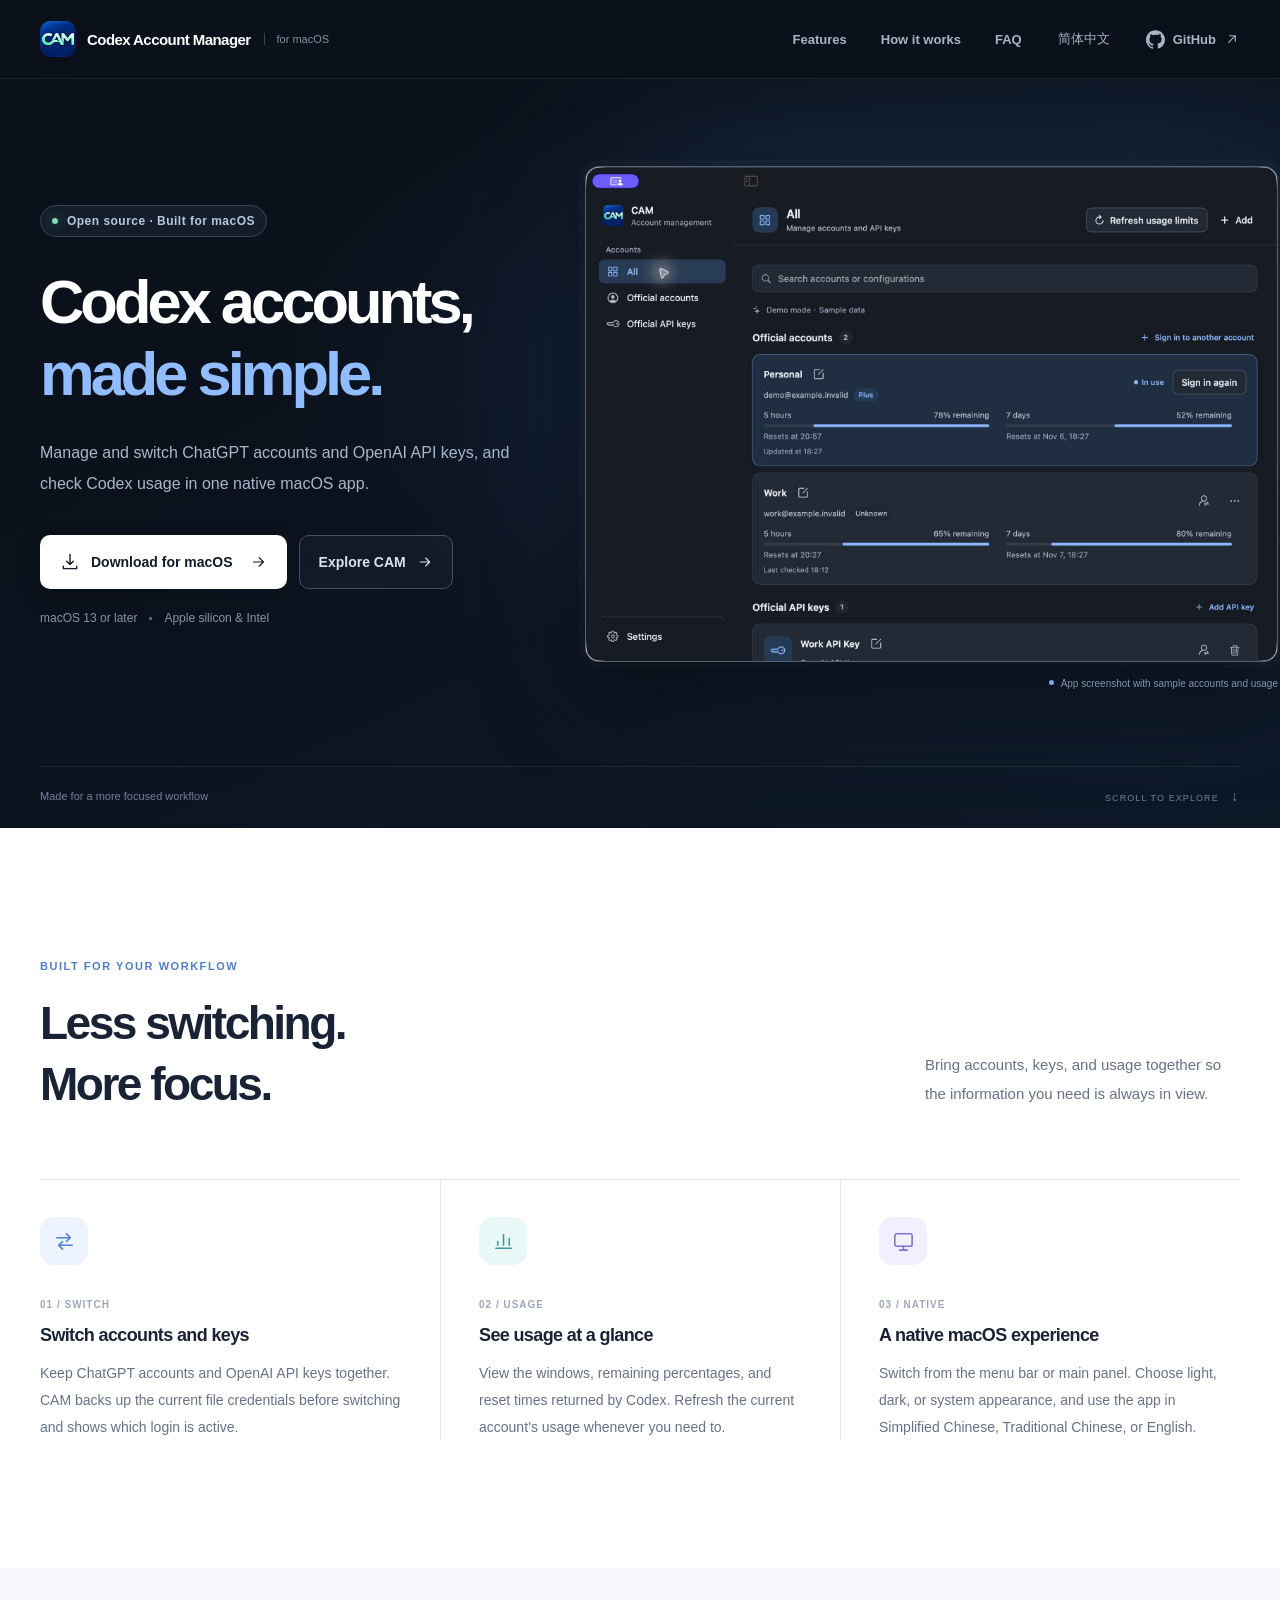
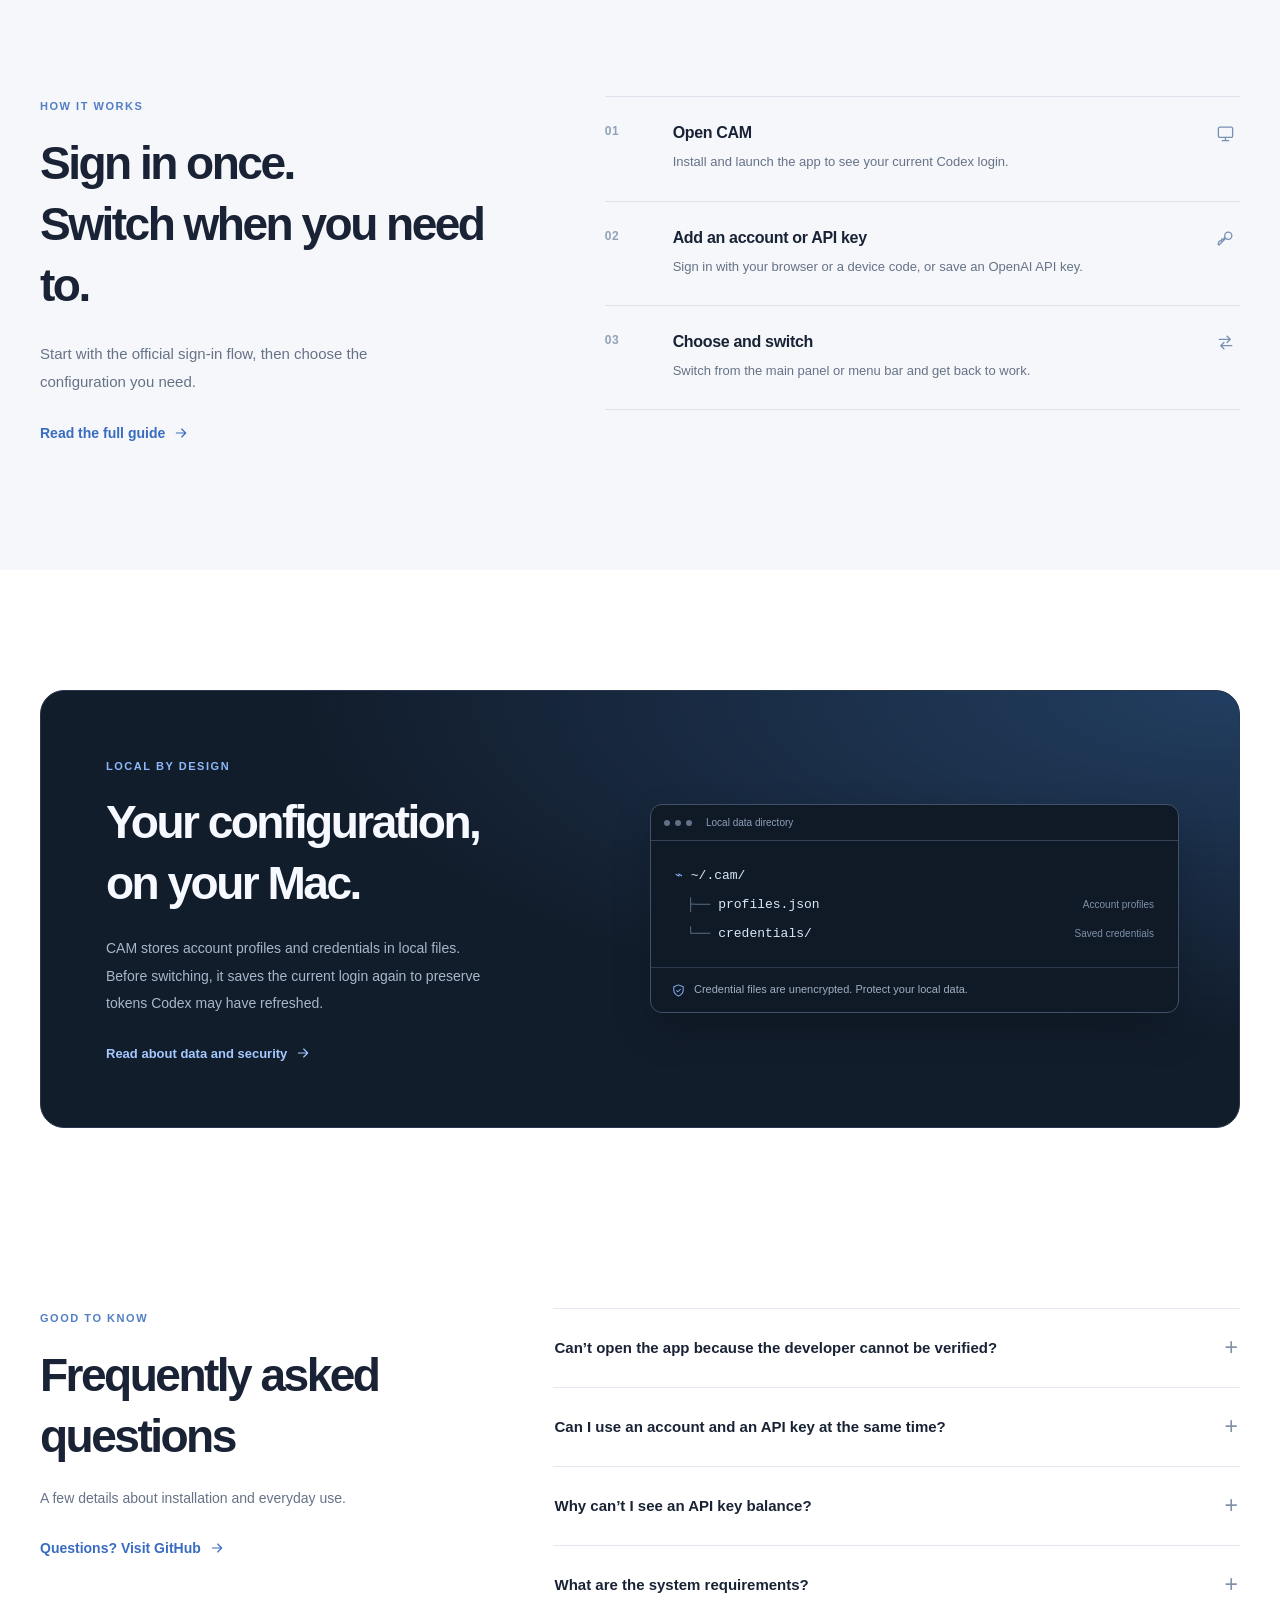
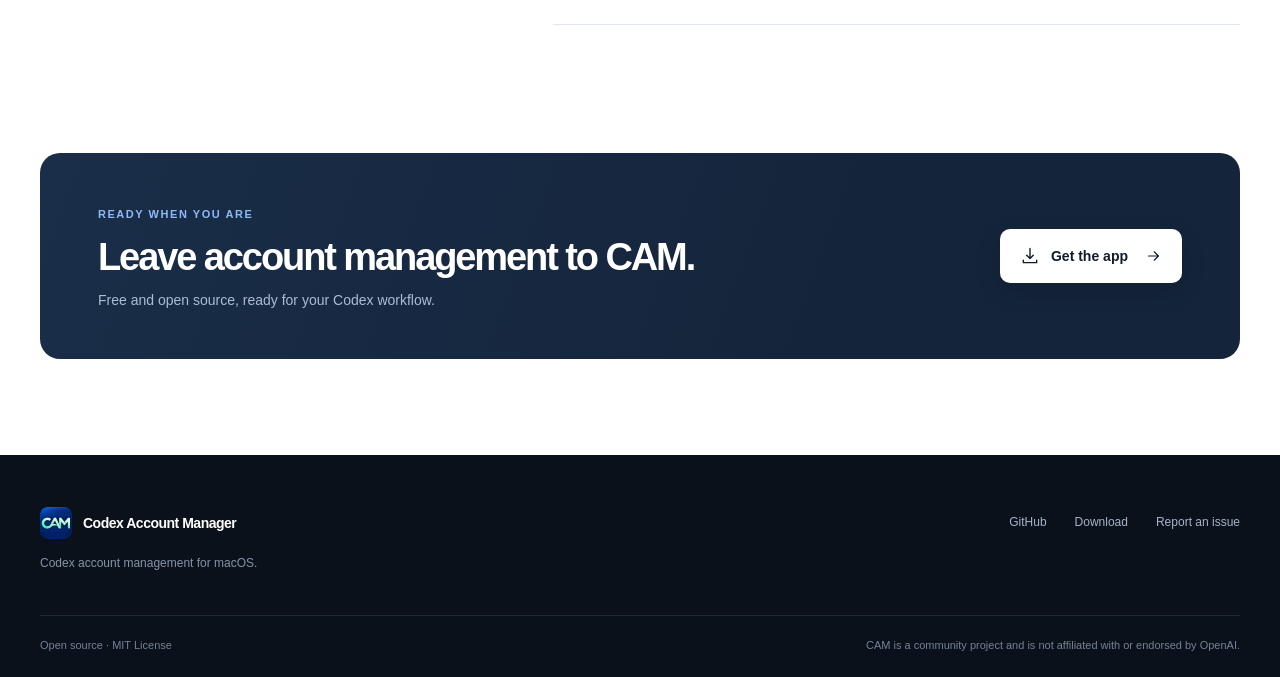
==== docs/en/index.html @ cbd840b3 "feat(website): 添加英文版与语言切换" ====
<!doctype html>
<html lang="en">
<head>
  <meta charset="utf-8">
  <meta name="viewport" content="width=device-width, initial-scale=1">
  <meta name="theme-color" content="#0b111b">
  <meta name="description" content="Codex Account Manager is an open-source macOS app for managing ChatGPT accounts, OpenAI API keys, and Codex usage limits.">
  <meta property="og:type" content="website">
  <meta property="og:title" content="Codex Account Manager — Codex accounts, made simple">
  <meta property="og:description" content="Manage Codex accounts, API keys, and usage in one native macOS app. Free and open source.">
  <meta property="og:url" content="https://starrain.github.io/Codex-Account-Manager/en/">
  <meta property="og:image" content="https://starrain.github.io/Codex-Account-Manager/assets/cam-icon.png">
  <link rel="canonical" href="https://starrain.github.io/Codex-Account-Manager/en/">
  <link rel="alternate" hreflang="zh-Hans" href="https://starrain.github.io/Codex-Account-Manager/">
  <link rel="alternate" hreflang="en" href="https://starrain.github.io/Codex-Account-Manager/en/">
  <link rel="alternate" hreflang="x-default" href="https://starrain.github.io/Codex-Account-Manager/">
  <link rel="icon" type="image/png" href="../assets/cam-icon.png">
  <link rel="stylesheet" href="../styles.css">
  <script src="../main.js" defer></script>
  <title>Codex Account Manager — Codex accounts, made simple</title>
</head>
<body id="top">
  <a class="skip-link" href="#main">Skip to main content</a>
  <svg class="icon-sprite" xmlns="http://www.w3.org/2000/svg" aria-hidden="true">
    <symbol id="i-arrow" viewBox="0 0 24 24"><path d="M5 12h14M13 6l6 6-6 6"/></symbol>
    <symbol id="i-download" viewBox="0 0 24 24"><path d="M12 3v12m-4-4 4 4 4-4M4 17v3h16v-3"/></symbol>
    <symbol id="i-switch" viewBox="0 0 24 24"><path d="M4 8h14m-4-4 4 4-4 4M20 16H6m4-4-4 4 4 4"/></symbol>
    <symbol id="i-key" viewBox="0 0 24 24"><circle cx="15.5" cy="8.5" r="4.5"/><path d="m12.3 11.7-8.2 8.2H3v-3l2-2h2v-2h2l2-2"/></symbol>
    <symbol id="i-chart" viewBox="0 0 24 24"><path d="M4 19h16M6 16v-4m6 4V5m6 11v-7"/></symbol>
    <symbol id="i-shield" viewBox="0 0 24 24"><path d="M12 3 4.5 6v5.5c0 4.3 2.7 7.2 7.5 9.5 4.8-2.3 7.5-5.2 7.5-9.5V6L12 3Z"/><path d="m9 12 2 2 4-4"/></symbol>
    <symbol id="i-monitor" viewBox="0 0 24 24"><rect x="3" y="4" width="18" height="13" rx="2"/><path d="M8 21h8m-4-4v4"/></symbol>
    <symbol id="i-copy" viewBox="0 0 24 24"><rect x="8" y="8" width="12" height="12" rx="2"/><path d="M16 8V6a2 2 0 0 0-2-2H6a2 2 0 0 0-2 2v8a2 2 0 0 0 2 2h2"/></symbol>
  </svg>

  <header class="site-header">
      <div class="container navigation">
        <a class="brand" href="#top" aria-label="Codex Account Manager home">
          <img src="../assets/cam-icon.png" width="36" height="36" alt="">
          <span>Codex Account Manager</span>
          <small>for macOS</small>
        </a>
        <nav class="nav-links" aria-label="Page navigation">
          <a href="#features">Features</a>
          <a href="#how-it-works">How it works</a>
          <a href="#faq">FAQ</a>
        </nav>
        <a class="language-switch" href="../" hreflang="zh-Hans" lang="zh-Hans" aria-label="查看简体中文版">简体中文</a>
        <a class="nav-github" href="https://github.com/StarRain/Codex-Account-Manager" aria-label="View the project on GitHub">
          <svg viewBox="0 0 24 24" aria-hidden="true"><path fill="currentColor" d="M12 .297C5.37 .297 0 5.67 0 12.297c0 5.303 3.438 9.8 8.205 11.387.6.113.82-.258.82-.577 0-.285-.01-1.04-.015-2.04-3.338.726-4.042-1.61-4.042-1.61-.546-1.388-1.333-1.757-1.333-1.757-1.09-.745.083-.729.083-.729 1.205.084 1.838 1.237 1.838 1.237 1.07 1.834 2.807 1.304 3.492.997.108-.775.418-1.305.762-1.605-2.665-.3-5.467-1.332-5.467-5.93 0-1.31.467-2.38 1.236-3.22-.124-.303-.536-1.523.117-3.176 0 0 1.008-.322 3.3 1.23A11.48 11.48 0 0 1 12 5.88c1.02.005 2.045.138 3.003.405 2.29-1.552 3.297-1.23 3.297-1.23.654 1.653.242 2.873.12 3.176.77.84 1.235 1.91 1.235 3.22 0 4.61-2.807 5.625-5.48 5.92.43.372.823 1.102.823 2.222 0 1.606-.015 2.898-.015 3.293 0 .32.218.694.825.576C20.565 22.09 24 17.59 24 12.297 24 5.67 18.627.297 12 .297Z"/></svg>
          <span>GitHub</span>
          <svg class="icon small" aria-hidden="true"><use href="#i-arrow"/></svg>
        </a>
      </div>
  </header>

  <main id="main">
  <div class="hero-shell">
      <section class="hero container" aria-labelledby="hero-title">
        <div class="hero-copy">
          <div class="eyebrow hero-eyebrow"><span class="status-dot"></span> Open source · Built for macOS</div>
          <h1 id="hero-title">Codex accounts,<br><span>made simple.</span></h1>
          <p class="hero-description">Manage and switch ChatGPT accounts and OpenAI API keys, and check Codex usage in one native macOS app.</p>
          <div class="hero-actions">
            <a class="button button-primary" href="https://github.com/StarRain/Codex-Account-Manager/releases/latest">
              <svg class="icon" aria-hidden="true"><use href="#i-download"/></svg>
              <span>Download for macOS</span>
              <svg class="icon button-arrow" aria-hidden="true"><use href="#i-arrow"/></svg>
            </a>
            <a class="button button-ghost" href="#features">Explore CAM <svg class="icon small" aria-hidden="true"><use href="#i-arrow"/></svg></a>
          </div>
          <p class="hero-meta"><span>macOS 13 or later</span><span class="meta-divider"></span><span>Apple silicon &amp; Intel</span></p>
        </div>

        <figure class="product-figure">
          <div class="product-halo" aria-hidden="true"></div>
          <img class="product-screenshot" src="../assets/cam-screenshot-en.jpg" width="1960" height="1400" alt="CAM main panel showing sample accounts and their usage limits">
          <figcaption><span></span> App screenshot with sample accounts and usage</figcaption>
        </figure>
      </section>
    <div class="hero-bottom-line container"><span>Made for a more focused workflow</span><span>SCROLL TO EXPLORE <span aria-hidden="true">↓</span></span></div>
  </div>

  <section class="features section" id="features" aria-labelledby="features-title">
    <div class="container">
      <div class="section-intro feature-intro"><div><span class="section-kicker">BUILT FOR YOUR WORKFLOW</span><h2 id="features-title">Less switching.<br>More focus.</h2></div><p>Bring accounts, keys, and usage together so the information you need is always in view.</p></div>
      <div class="feature-grid">
        <article class="feature-item"><div class="feature-icon blue"><svg class="icon" aria-hidden="true"><use href="#i-switch"/></svg></div><span class="feature-number">01 / SWITCH</span><h3>Switch accounts and keys</h3><p>Keep ChatGPT accounts and OpenAI API keys together. CAM backs up the current file credentials before switching and shows which login is active.</p></article>
        <article class="feature-item"><div class="feature-icon cyan"><svg class="icon" aria-hidden="true"><use href="#i-chart"/></svg></div><span class="feature-number">02 / USAGE</span><h3>See usage at a glance</h3><p>View the windows, remaining percentages, and reset times returned by Codex. Refresh the current account’s usage whenever you need to.</p></article>
        <article class="feature-item"><div class="feature-icon violet"><svg class="icon" aria-hidden="true"><use href="#i-monitor"/></svg></div><span class="feature-number">03 / NATIVE</span><h3>A native macOS experience</h3><p>Switch from the menu bar or main panel. Choose light, dark, or system appearance, and use the app in Simplified Chinese, Traditional Chinese, or English.</p></article>
      </div>
    </div>
  </section>

  <section class="workflow section" id="how-it-works" aria-labelledby="workflow-title">
    <div class="container workflow-layout">
      <div class="workflow-copy"><span class="section-kicker">HOW IT WORKS</span><h2 id="workflow-title">Sign in once.<br>Switch when you need to.</h2><p>Start with the official sign-in flow, then choose the configuration you need.</p><a class="text-link" href="https://github.com/StarRain/Codex-Account-Manager/blob/master/README_EN.md#usage">Read the full guide <svg class="icon small" aria-hidden="true"><use href="#i-arrow"/></svg></a></div>
      <div class="steps">
        <article class="step"><span class="step-number">01</span><div><h3>Open CAM</h3><p>Install and launch the app to see your current Codex login.</p></div><svg class="icon step-icon" aria-hidden="true"><use href="#i-monitor"/></svg></article>
        <article class="step"><span class="step-number">02</span><div><h3>Add an account or API key</h3><p>Sign in with your browser or a device code, or save an OpenAI API key.</p></div><svg class="icon step-icon" aria-hidden="true"><use href="#i-key"/></svg></article>
        <article class="step"><span class="step-number">03</span><div><h3>Choose and switch</h3><p>Switch from the main panel or menu bar and get back to work.</p></div><svg class="icon step-icon" aria-hidden="true"><use href="#i-switch"/></svg></article>
      </div>
    </div>
  </section>

  <section class="local-section section" aria-labelledby="local-title">
    <div class="container local-card">
      <div class="local-copy"><span class="section-kicker light-kicker">LOCAL BY DESIGN</span><h2 id="local-title">Your configuration,<br>on your Mac.</h2><p>CAM stores account profiles and credentials in local files. Before switching, it saves the current login again to preserve tokens Codex may have refreshed.</p><a class="local-link" href="https://github.com/StarRain/Codex-Account-Manager/blob/master/README_EN.md#data-and-security">Read about data and security <svg class="icon small" aria-hidden="true"><use href="#i-arrow"/></svg></a></div>
      <div class="local-visual"><div class="file-window"><div class="file-window-top"><span></span><span></span><span></span><small>Local data directory</small></div><div class="file-tree"><div><span class="folder-icon">⌁</span> ~/.cam/</div><div class="tree-child"><span>├──</span> profiles.json <em>Account profiles</em></div><div class="tree-child"><span>└──</span> credentials/ <em>Saved credentials</em></div></div><p><svg class="icon" aria-hidden="true"><use href="#i-shield"/></svg> Credential files are unencrypted. Protect your local data.</p></div></div>
    </div>
  </section>

  <section class="faq section" id="faq" aria-labelledby="faq-title">
    <div class="container faq-layout">
      <div><span class="section-kicker">GOOD TO KNOW</span><h2 id="faq-title">Frequently asked questions</h2><p class="faq-intro">A few details about installation and everyday use.</p><a class="text-link" href="https://github.com/StarRain/Codex-Account-Manager/issues">Questions? Visit GitHub <svg class="icon small" aria-hidden="true"><use href="#i-arrow"/></svg></a></div>
      <div class="faq-list">
        <details><summary>Can’t open the app because the developer cannot be verified?<span aria-hidden="true">+</span></summary><div class="faq-answer"><p>The download uses an ad-hoc signature and is not Apple developer-signed or notarized. After confirming the download is from a trusted source, try to open the app, then select “Open Anyway” in System Settings → Privacy &amp; Security.</p><p>Alternatively, after dragging CAM to Applications, run this in Terminal:</p><div class="code-block"><code id="install-command">xattr -dr com.apple.quarantine "/Applications/Codex Account Manager.app"</code><button class="copy-button" type="button" data-copy-target="install-command" aria-label="Copy terminal command"><svg class="icon" aria-hidden="true"><use href="#i-copy"/></svg><span>Copy</span></button></div><span class="copy-status" role="status" aria-live="polite"></span><p>This removes the app’s download quarantine flag and skips the corresponding first-launch origin check. It does not add an Apple developer signature or notarization. <a href="https://support.apple.com/en-us/102445">Read Apple’s guidance</a></p></div></details>
        <details><summary>Can I use an account and an API key at the same time?<span aria-hidden="true">+</span></summary><div class="faq-answer"><p>CAM can save multiple configurations, but Codex uses one login method at a time. CAM backs up the current file credentials before switching; end other Codex CLI sessions first.</p></div></details>
        <details><summary>Why can’t I see an API key balance?<span aria-hidden="true">+</span></summary><div class="faq-answer"><p>API key billing is separate from ChatGPT usage. CAM shows account limits returned by Codex; it does not display API key balances.</p></div></details>
        <details><summary>What are the system requirements?<span aria-hidden="true">+</span></summary><div class="faq-answer"><p>You need macOS 13 or later and the Codex CLI. The download supports both Apple silicon and Intel Macs.</p></div></details>
      </div>
    </div>
  </section>

  <section class="final-section" aria-labelledby="download-title"><div class="container final-card"><div><span class="section-kicker light-kicker">READY WHEN YOU ARE</span><h2 id="download-title">Leave account management to CAM.</h2><p>Free and open source, ready for your Codex workflow.</p></div><a class="button button-primary" href="https://github.com/StarRain/Codex-Account-Manager/releases/latest"><svg class="icon" aria-hidden="true"><use href="#i-download"/></svg>Get the app <svg class="icon button-arrow" aria-hidden="true"><use href="#i-arrow"/></svg></a></div></section>

  </main>
  <footer class="site-footer"><div class="container footer-main"><div><a class="footer-brand" href="#top"><img src="../assets/cam-icon.png" width="32" height="32" alt=""><span>Codex Account Manager</span></a><p>Codex account management for macOS.</p></div><div class="footer-links"><a href="https://github.com/StarRain/Codex-Account-Manager">GitHub</a><a href="https://github.com/StarRain/Codex-Account-Manager/releases/latest">Download</a><a href="https://github.com/StarRain/Codex-Account-Manager/issues">Report an issue</a></div></div><div class="container footer-bottom"><span>Open source · MIT License</span><span>CAM is a community project and is not affiliated with or endorsed by OpenAI.</span></div></footer>
</body>
</html>
---- docs/styles.css ----
:root {
  color-scheme: light;
  --ink: #192335;
  --muted: #667286;
  --blue: #4278da;
  --blue-bright: #8ab7ff;
  --dark: #0b111b;
  --line: #e2e8f0;
  --font: -apple-system, BlinkMacSystemFont, "SF Pro Display", "PingFang SC", "Microsoft YaHei", sans-serif;
}

*, *::before, *::after { box-sizing: border-box; }
html { scroll-behavior: smooth; }
body { margin: 0; background: #fff; color: var(--ink); font-family: var(--font); -webkit-font-smoothing: antialiased; }
a { color: inherit; text-decoration: none; }
button { font: inherit; }
img, svg { display: block; }
.container { width: min(1200px, calc(100% - 64px)); margin-inline: auto; }
.icon-sprite { position: absolute; width: 0; height: 0; overflow: hidden; }
.icon { display: inline-block; flex: none; width: 20px; height: 20px; fill: none; stroke: currentColor; stroke-width: 1.65; stroke-linecap: round; stroke-linejoin: round; }
.icon.small { width: 16px; height: 16px; }
.skip-link { position: fixed; z-index: 10; top: 12px; left: 12px; padding: 10px 14px; background: #fff; color: #172033; border-radius: 6px; transform: translateY(-160%); }
.skip-link:focus { transform: translateY(0); }
:focus-visible { outline: 3px solid #71a9ff; outline-offset: 4px; }

.site-header { position: relative; z-index: 2; background: #0b111b; border-bottom: 1px solid rgba(255,255,255,.07); color: #fff; }
.navigation { height: 78px; display: flex; align-items: center; gap: 36px; }
.brand, .footer-brand { display: inline-flex; align-items: center; gap: 11px; font-weight: 660; letter-spacing: -.035em; white-space: nowrap; }
.brand img { border-radius: 10px; box-shadow: 0 3px 13px #0004; }
.brand span { font-size: 15px; }
.brand small { margin-left: 2px; padding-left: 12px; border-left: 1px solid #3a4554; color: #8390a3; font-size: 11px; font-weight: 500; letter-spacing: 0; }
.nav-links { display: flex; gap: 34px; margin-left: auto; align-items: center; }
.nav-links a, .language-switch, .nav-github { color: #a8b4c6; font-size: 13px; font-weight: 550; transition: color .2s ease; }
.nav-links a:hover, .language-switch:hover, .nav-github:hover { color: #fff; }
.language-switch { padding: 8px 0; white-space: nowrap; }
.nav-github { display: inline-flex; align-items: center; gap: 8px; }
.nav-github > svg:first-child { width: 19px; height: 19px; }
.nav-github .small { transform: rotate(-45deg); }

.hero-shell { overflow: hidden; background: radial-gradient(ellipse at 82% 38%, #172c48 0, #101c2d 24%, transparent 52%), linear-gradient(155deg, #0b111b 30%, #0d1827 100%); color: #fff; }
.hero { min-height: 620px; display: grid; grid-template-columns: minmax(0, .87fr) minmax(0, 1.13fr); align-items: center; gap: 40px; padding-top: 87px; padding-bottom: 77px; }
.hero-copy { position: relative; z-index: 1; padding-bottom: 24px; }
.eyebrow { display: inline-flex; align-items: center; gap: 9px; font-size: 12px; font-weight: 600; letter-spacing: .04em; }
.hero-eyebrow { padding: 8px 11px; color: #b8c8df; border: 1px solid #354459; border-radius: 100px; background: #182434aa; }
.status-dot { width: 6px; height: 6px; border-radius: 50%; background: #79dcb8; box-shadow: 0 0 12px #6fd5ab80; }
h1, h2, h3, p, figure { margin: 0; }
h1 { margin-top: 29px; font-size: clamp(46px, 4.8vw, 67px); line-height: 1.17; font-weight: 730; letter-spacing: -.065em; }
h1 span { color: #91bcff; }
.hero-description { max-width: 470px; margin-top: 27px; color: #a8b7c9; font-size: 16px; line-height: 1.95; }
.hero-actions { display: flex; flex-wrap: wrap; gap: 12px; margin-top: 36px; }
.button { min-height: 54px; display: inline-flex; align-items: center; justify-content: center; gap: 11px; padding: 0 19px; border: 1px solid transparent; border-radius: 10px; font-size: 14px; font-weight: 650; white-space: nowrap; transition: transform .2s ease, background .2s ease, border-color .2s ease; }
.button:hover { transform: translateY(-2px); }
.button-primary { color: #101b2b; background: #fff; box-shadow: 0 8px 24px #0002; }
.button-primary:hover { background: #e9f2ff; }
.button-primary .button-arrow { width: 17px; margin-left: 6px; }
.button-ghost { color: #d7e3f4; border-color: #42516a; background: #ffffff08; }
.button-ghost:hover { background: #ffffff12; border-color: #7386a1; }
.hero-meta { display: flex; flex-wrap: wrap; align-items: center; gap: 12px; margin-top: 22px; color: #8695aa; font-size: 12px; }
.meta-divider { width: 3px; height: 3px; border-radius: 50%; background: #687c95; }
.hero-bottom-line { display: flex; align-items: center; justify-content: space-between; gap: 16px; padding-top: 21px; padding-bottom: 24px; border-top: 1px solid #ffffff14; color: #728199; font-size: 11px; }
.hero-bottom-line span:last-child { font-size: 9px; letter-spacing: .12em; }
.hero-bottom-line span:last-child span { margin-left: 9px; font-size: 14px; }

.product-figure { position: relative; z-index: 0; min-width: 0; margin-right: -38px; }
.product-halo { position: absolute; inset: 2% -2% 7% 4%; background: #4276b7; filter: blur(95px); opacity: .24; pointer-events: none; }
.product-screenshot { position: relative; width: 100%; height: auto; border: 1px solid #526477; border-radius: 14px; box-shadow: 0 35px 90px #0008, 0 0 0 6px #ffffff06; }
.product-figure figcaption { position: relative; margin-top: 16px; text-align: right; color: #8595a9; font-size: 10px; }.product-figure figcaption span { display: inline-block; width: 5px; height: 5px; margin-right: 4px; vertical-align: 2px; border-radius: 50%; background: #7ba9e8; }

.section { padding: 128px 0; scroll-margin-top: 20px; }
.section-kicker { display: inline-block; color: #527fc4; font-size: 11px; font-weight: 750; letter-spacing: .14em; }
.section h2, .final-card h2 { margin-top: 19px; font-size: clamp(34px, 3.6vw, 47px); line-height: 1.32; font-weight: 720; letter-spacing: -.055em; }
.section-intro { display: flex; align-items: end; justify-content: space-between; gap: 40px; }.section-intro > p { max-width: 315px; padding-bottom: 6px; color: var(--muted); font-size: 15px; line-height: 1.9; }
.feature-grid { display: grid; grid-template-columns: repeat(3, 1fr); margin-top: 65px; border-top: 1px solid var(--line); }
.feature-item { padding: 37px 38px 0 0; }.feature-item + .feature-item { padding-left: 38px; border-left: 1px solid var(--line); }.feature-item:last-child { padding-right: 0; }
.feature-icon { display: grid; place-items: center; width: 48px; height: 48px; margin-bottom: 29px; border-radius: 14px; }.feature-icon .icon { width: 23px; height: 23px; }.feature-icon.blue { background: #edf3ff; color: #4d83d8; }.feature-icon.cyan { background: #e9f8f7; color: #399b9c; }.feature-icon.violet { background: #f2efff; color: #8072ce; }
.feature-number { color: #9ca8b8; font-size: 10px; font-weight: 700; letter-spacing: .1em; }.feature-item h3 { margin-top: 13px; font-size: 18px; letter-spacing: -.035em; }.feature-item p { margin-top: 14px; color: var(--muted); font-size: 14px; line-height: 1.9; }

.workflow { background: #f5f7fb; }.workflow-layout { display: grid; grid-template-columns: .85fr 1.15fr; gap: 95px; align-items: start; }.workflow-copy > p { max-width: 365px; margin-top: 24px; color: var(--muted); font-size: 15px; line-height: 1.9; }.text-link { display: inline-flex; align-items: center; gap: 8px; margin-top: 28px; color: #396cc0; font-size: 14px; font-weight: 650; }.text-link:hover { color: #1b4c9a; }.text-link .icon { transition: transform .2s ease; }.text-link:hover .icon { transform: translateX(4px); }
.steps { border-top: 1px solid #dce3ed; }.step { display: grid; grid-template-columns: 48px 1fr 24px; gap: 20px; align-items: start; padding: 27px 0; border-bottom: 1px solid #dce3ed; }.step-number { color: #92a2b8; font-size: 12px; font-weight: 700; letter-spacing: .06em; }.step h3 { font-size: 16px; letter-spacing: -.02em; }.step p { margin-top: 8px; color: var(--muted); font-size: 13px; line-height: 1.8; }.step-icon { width: 19px; height: 19px; color: #7891b2; }

.local-section { padding-top: 120px; padding-bottom: 80px; }.local-card { display: grid; grid-template-columns: 1fr 1fr; overflow: hidden; border: 1px solid #26364c; border-radius: 24px; color: #f6f9ff; background: radial-gradient(ellipse at 100% 0, #223e61 0, transparent 55%), #121d2c; }.local-copy { padding: 65px; }.light-kicker { color: #8eb9f9; }.local-copy h2 { margin-top: 18px; }.local-copy > p { max-width: 390px; margin-top: 22px; color: #a7b7ca; font-size: 14px; line-height: 1.95; }.local-link { display: inline-flex; align-items: center; gap: 8px; margin-top: 28px; color: #a4c8ff; font-size: 13px; font-weight: 650; }.local-link:hover { color: #fff; }
.local-visual { display: flex; align-items: center; padding: 60px 60px 60px 10px; }.file-window { width: 100%; border: 1px solid #405169; border-radius: 12px; background: #101926; box-shadow: 0 18px 40px #0003; }.file-window-top { display: flex; align-items: center; gap: 5px; height: 36px; padding: 0 13px; border-bottom: 1px solid #344256; }.file-window-top > span { width: 6px; height: 6px; border-radius: 50%; background: #617188; }.file-window-top small { margin-left: 9px; color: #8da0b8; font-size: 10px; }.file-tree { display: grid; gap: 14px; padding: 26px 24px; color: #dbe8fa; font-family: ui-monospace, SFMono-Regular, Menlo, monospace; font-size: 13px; }.folder-icon { color: #87b6fc; }.tree-child { padding-left: 12px; }.tree-child > span { color: #60748e; }.tree-child em { float: right; padding-top: 2px; color: #7d91aa; font-family: var(--font); font-size: 10px; font-style: normal; }.file-window > p { display: flex; align-items: center; gap: 8px; padding: 13px 20px; border-top: 1px solid #2b3a4c; color: #9eb0c5; font-size: 11px; line-height: 1.6; }.file-window > p .icon { width: 15px; height: 15px; color: #80aef2; }

.faq { padding-top: 100px; }.faq-layout { display: grid; grid-template-columns: .75fr 1.25fr; gap: 100px; }.faq-intro { margin-top: 20px; color: var(--muted); font-size: 14px; line-height: 1.8; }.faq-list { border-top: 1px solid var(--line); }.faq-list details { border-bottom: 1px solid var(--line); }.faq-list summary { display: flex; align-items: center; justify-content: space-between; gap: 16px; min-height: 78px; padding: 16px 2px; cursor: pointer; list-style: none; font-size: 15px; font-weight: 650; }.faq-list summary::-webkit-details-marker { display: none; }.faq-list summary > span { color: #8091a9; font-size: 23px; font-weight: 400; transition: transform .2s ease; }.faq-list details[open] summary > span { transform: rotate(45deg); }.faq-answer { padding: 0 2px 25px; color: var(--muted); font-size: 13px; line-height: 1.9; }.faq-answer p + p, .faq-answer .code-block + p { margin-top: 12px; }.faq-answer a { color: #3e71bf; text-decoration: underline; text-underline-offset: 3px; }.code-block { display: flex; align-items: center; gap: 12px; margin-top: 12px; padding: 12px 14px; border: 1px solid #e0e7f0; border-radius: 8px; background: #f6f8fb; }.code-block code { min-width: 0; flex: 1; overflow-wrap: anywhere; color: #34445b; font-family: ui-monospace, SFMono-Regular, Menlo, monospace; font-size: 11px; line-height: 1.7; }.copy-button { display: inline-flex; align-items: center; gap: 5px; flex: none; min-height: 32px; padding: 4px 8px; border: 1px solid #d7e0eb; border-radius: 6px; color: #56677d; background: #fff; cursor: pointer; font-size: 11px; }.copy-button:hover { background: #edf3fb; }.copy-button .icon { width: 14px; height: 14px; }.copy-status { display: block; min-height: 0; color: #3c78c7; font-size: 11px; }.copy-status:not(:empty) { margin-top: 6px; }

.final-section { padding: 0 0 96px; }.final-card { display: flex; align-items: center; justify-content: space-between; gap: 32px; padding: 51px 58px; border-radius: 20px; background: linear-gradient(110deg, #1a2e49, #14243a 70%); color: #fff; }.final-card h2 { margin-top: 10px; font-size: clamp(27px, 3vw, 38px); }.final-card p { margin-top: 10px; color: #a9bdd4; font-size: 14px; }.final-card .button { flex: none; }
.site-footer { background: #0b111b; color: #fff; }.footer-main { display: flex; justify-content: space-between; gap: 30px; padding-top: 52px; padding-bottom: 45px; }.footer-brand { font-size: 14px; }.footer-brand img { border-radius: 8px; }.footer-main p { margin-top: 13px; color: #8494a8; font-size: 12px; }.footer-links { display: flex; flex-wrap: wrap; align-items: start; gap: 28px; padding-top: 8px; color: #a5b4c8; font-size: 12px; }.footer-links a:hover { color: #fff; }.footer-bottom { display: flex; justify-content: space-between; gap: 20px; padding-top: 20px; padding-bottom: 22px; border-top: 1px solid #ffffff18; color: #738298; font-size: 11px; line-height: 1.7; }

@media (max-width: 1050px) {
  .navigation { gap: 22px; }.nav-links { gap: 22px; }.brand small { display: none; }
  .hero { grid-template-columns: .8fr 1.2fr; gap: 25px; }.product-figure { margin-right: -20px; }
  .workflow-layout, .faq-layout { gap: 60px; }.local-copy { padding: 50px; }.local-visual { padding-right: 40px; }
}
@media (max-width: 780px) {
  .container { width: min(100% - 40px, 620px); }.navigation { height: 68px; }.nav-links { display: none; }.language-switch { margin-left: auto; }.nav-github { margin-left: 0; }
  .hero { min-height: 0; grid-template-columns: 1fr; gap: 58px; padding-top: 70px; padding-bottom: 62px; }.hero-copy { padding-bottom: 0; }.hero-description { max-width: 510px; }.product-figure { width: min(100%, 600px); margin-inline: auto; }.hero-bottom-line { padding-top: 18px; padding-bottom: 20px; }
  .section { padding: 92px 0; }.section-intro { display: block; }.section-intro > p { max-width: 520px; margin-top: 22px; }.feature-grid { margin-top: 44px; }.feature-item { padding-right: 23px; }.feature-item + .feature-item { padding-left: 23px; }.feature-item h3 { font-size: 16px; }.feature-item p { font-size: 13px; }
  .workflow-layout, .faq-layout { grid-template-columns: 1fr; gap: 40px; }.workflow-copy > p { max-width: 520px; }.local-section { padding-top: 80px; padding-bottom: 45px; }.local-card { grid-template-columns: 1fr; }.local-copy { padding: 46px 46px 0; }.local-visual { padding: 35px 46px 46px; }.faq { padding-top: 75px; }.final-card { padding: 42px; }
}
@media (max-width: 520px) {
  .container { width: calc(100% - 36px); }.navigation { gap: 12px; }.brand { gap: 8px; }.brand span { font-size: 13px; }.brand img { width: 32px; height: 32px; border-radius: 9px; }.nav-github span, .nav-github .small { display: none; }.nav-github { padding: 8px; margin-right: -8px; }
  .hero { gap: 42px; padding-top: 59px; padding-bottom: 50px; }.hero-eyebrow { font-size: 11px; }.hero h1 { font-size: clamp(42px, 11vw, 57px); }.hero-description { font-size: 15px; }.button { min-height: 51px; }.hero-bottom-line span:last-child { display: none; }
  .product-screenshot { border-radius: 11px; }
  .section { padding: 74px 0; }.section h2 { font-size: 34px; }.feature-grid { grid-template-columns: 1fr; margin-top: 35px; }.feature-item, .feature-item + .feature-item { display: grid; grid-template-columns: 48px 1fr; column-gap: 19px; padding: 25px 0; border-left: 0; border-bottom: 1px solid var(--line); }.feature-icon { grid-row: 1 / 4; margin: 0; }.feature-number { align-self: end; }.feature-item h3 { margin-top: 9px; }.feature-item p { margin-top: 9px; }.workflow-layout, .faq-layout { gap: 32px; }.step { grid-template-columns: 36px 1fr 20px; gap: 13px; }.local-section { padding-top: 65px; padding-bottom: 24px; }.local-card { border-radius: 17px; }.local-copy { padding: 36px 26px 0; }.local-visual { padding: 28px 24px 30px; }.file-tree { padding-inline: 17px; font-size: 11px; }.file-window > p { padding-inline: 14px; font-size: 10px; }.faq { padding-top: 70px; }.final-section { padding-bottom: 65px; }.final-card { align-items: start; flex-direction: column; gap: 24px; padding: 32px 26px; border-radius: 16px; }.footer-main, .footer-bottom { flex-direction: column; }.footer-links { gap: 24px; }.footer-bottom { gap: 7px; }
}
@media (max-width: 350px) {
  .hero-actions .button { width: 100%; }
}
@media (prefers-reduced-motion: reduce) {
  html { scroll-behavior: auto; }
  *, *::before, *::after { animation-duration: .01ms !important; transition-duration: .01ms !important; }
}
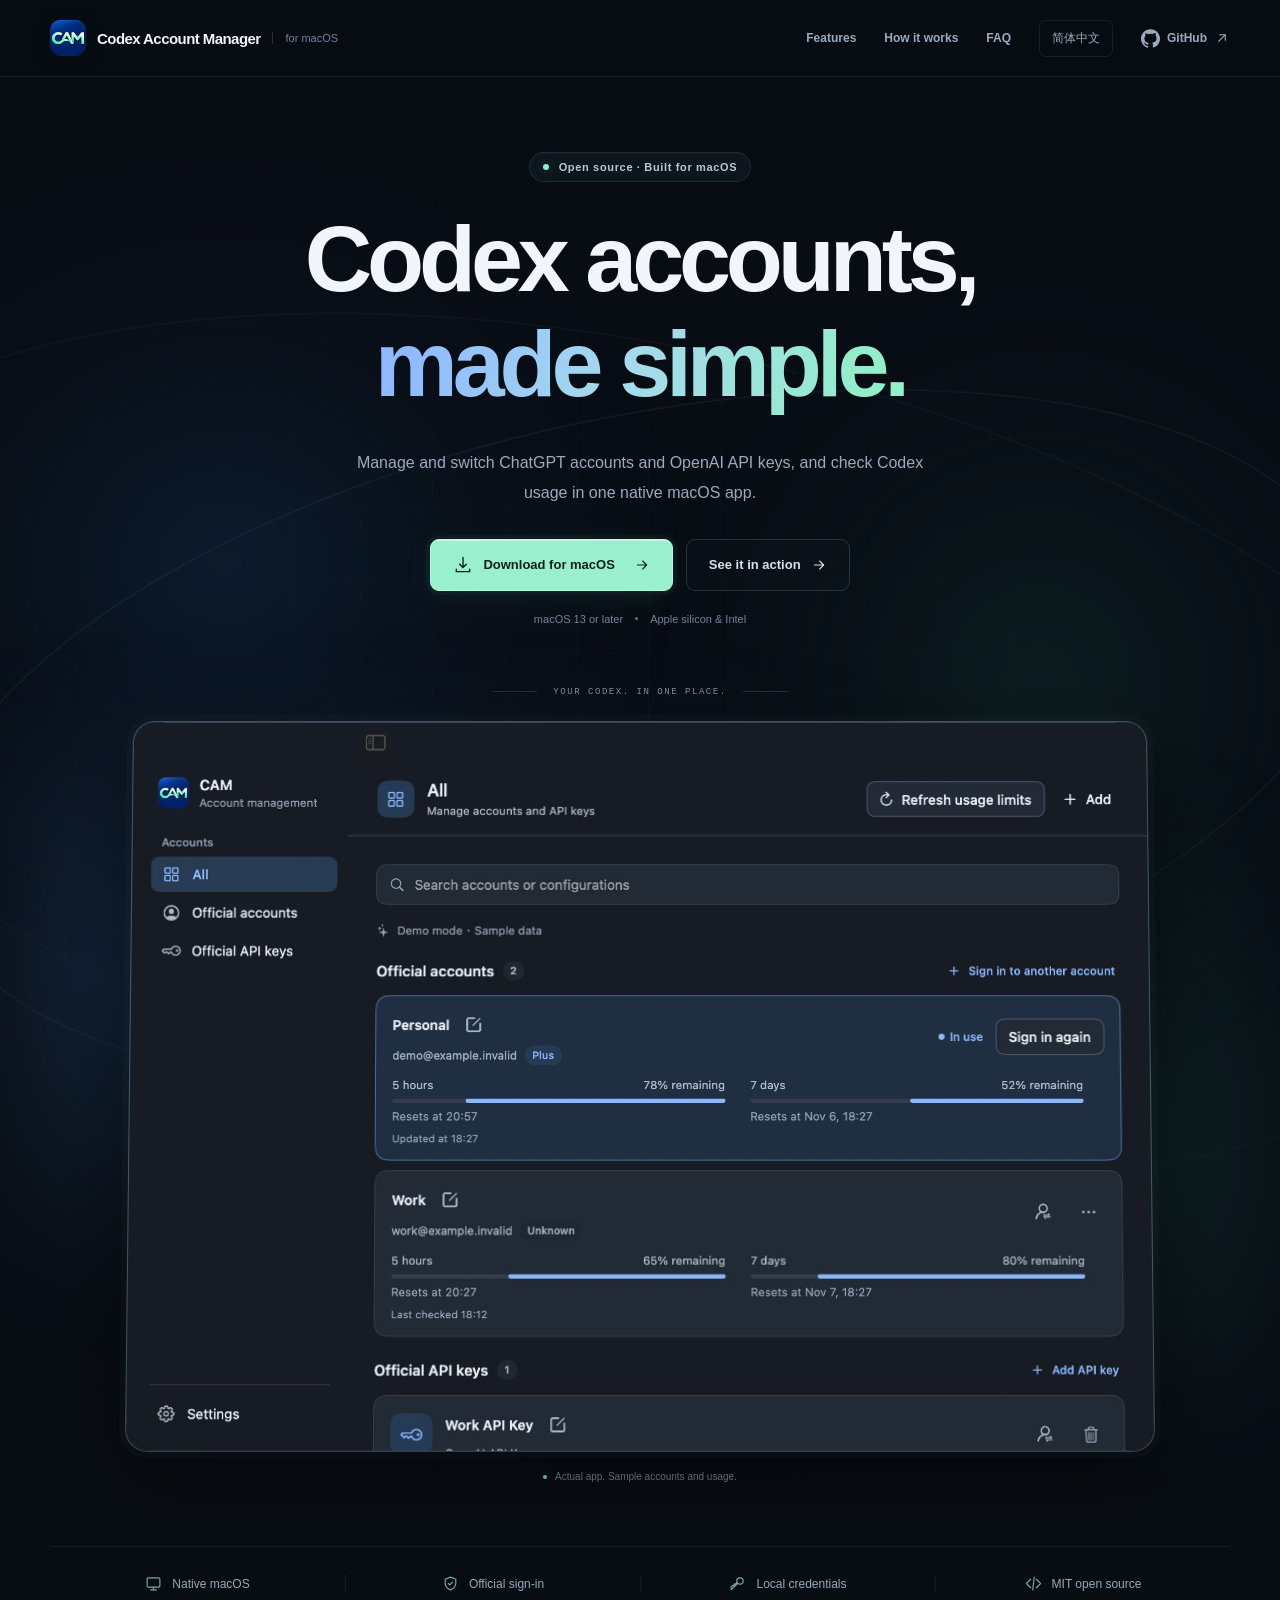
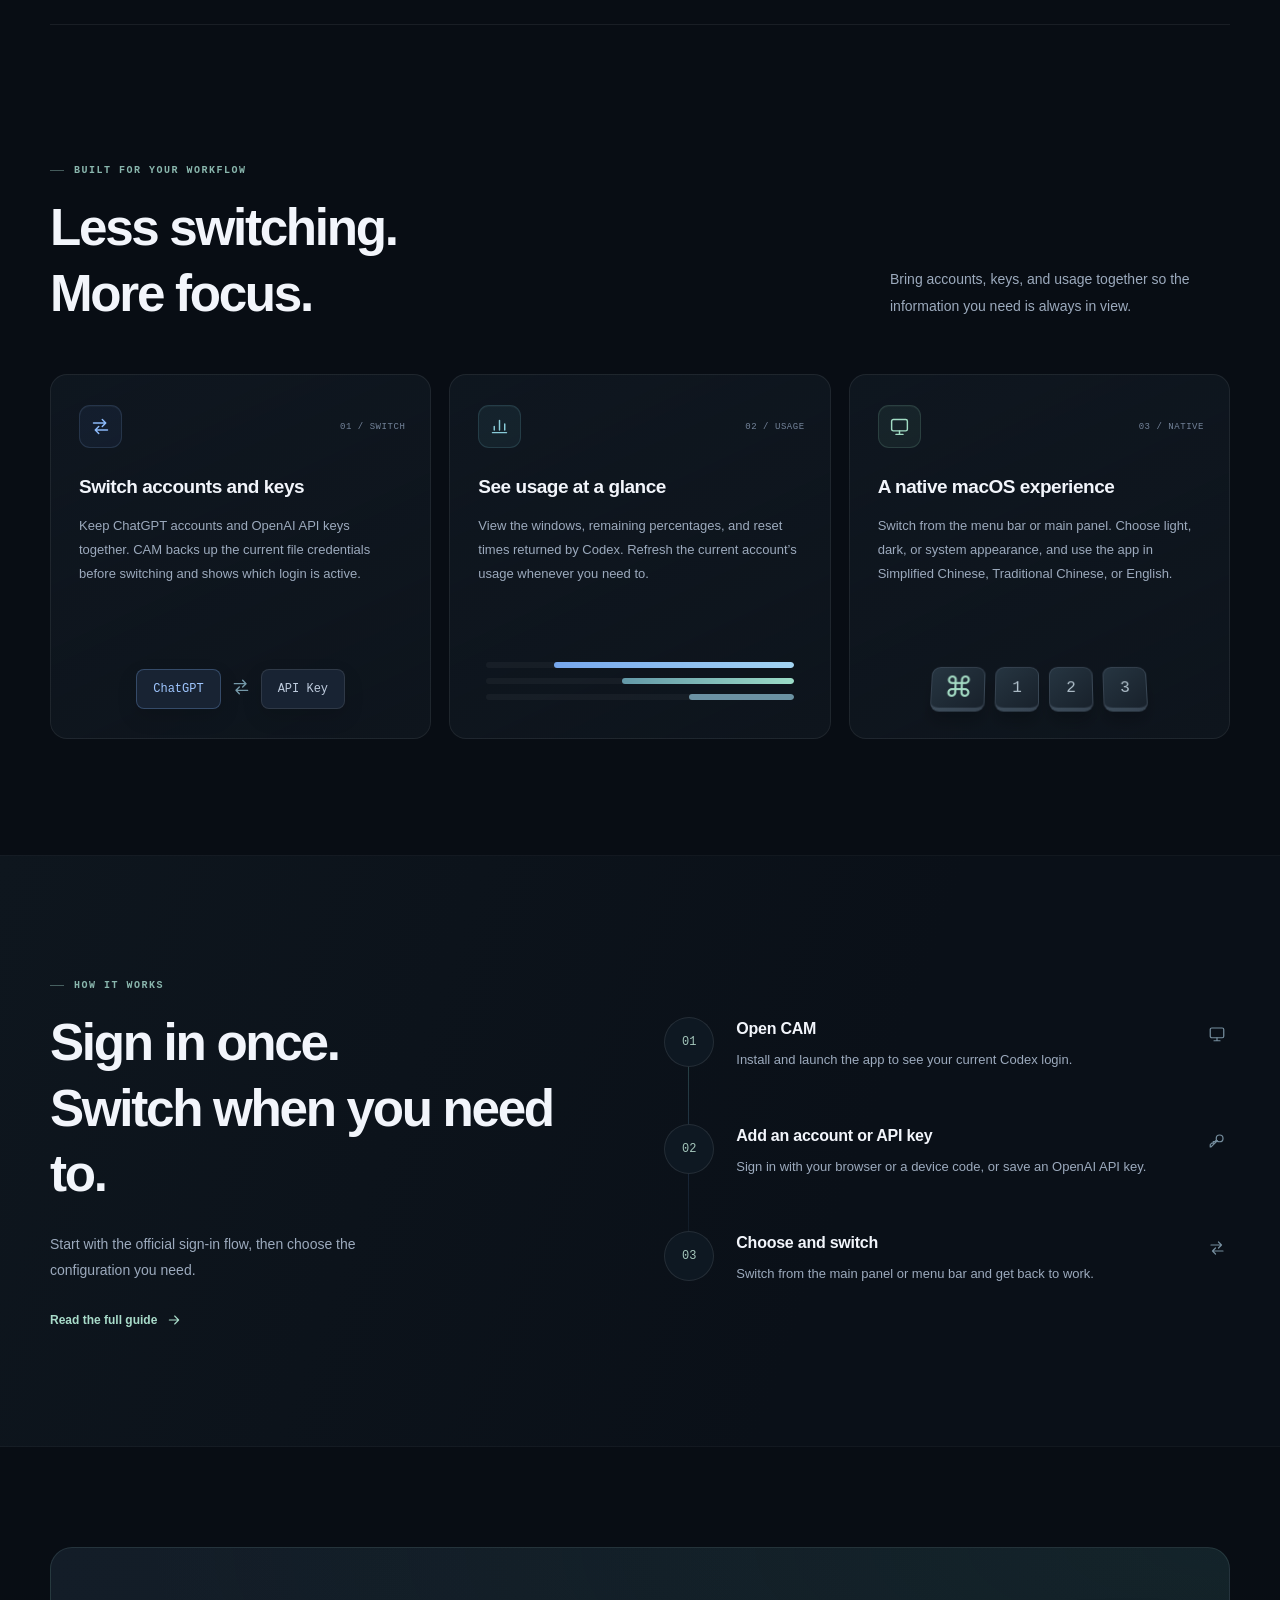
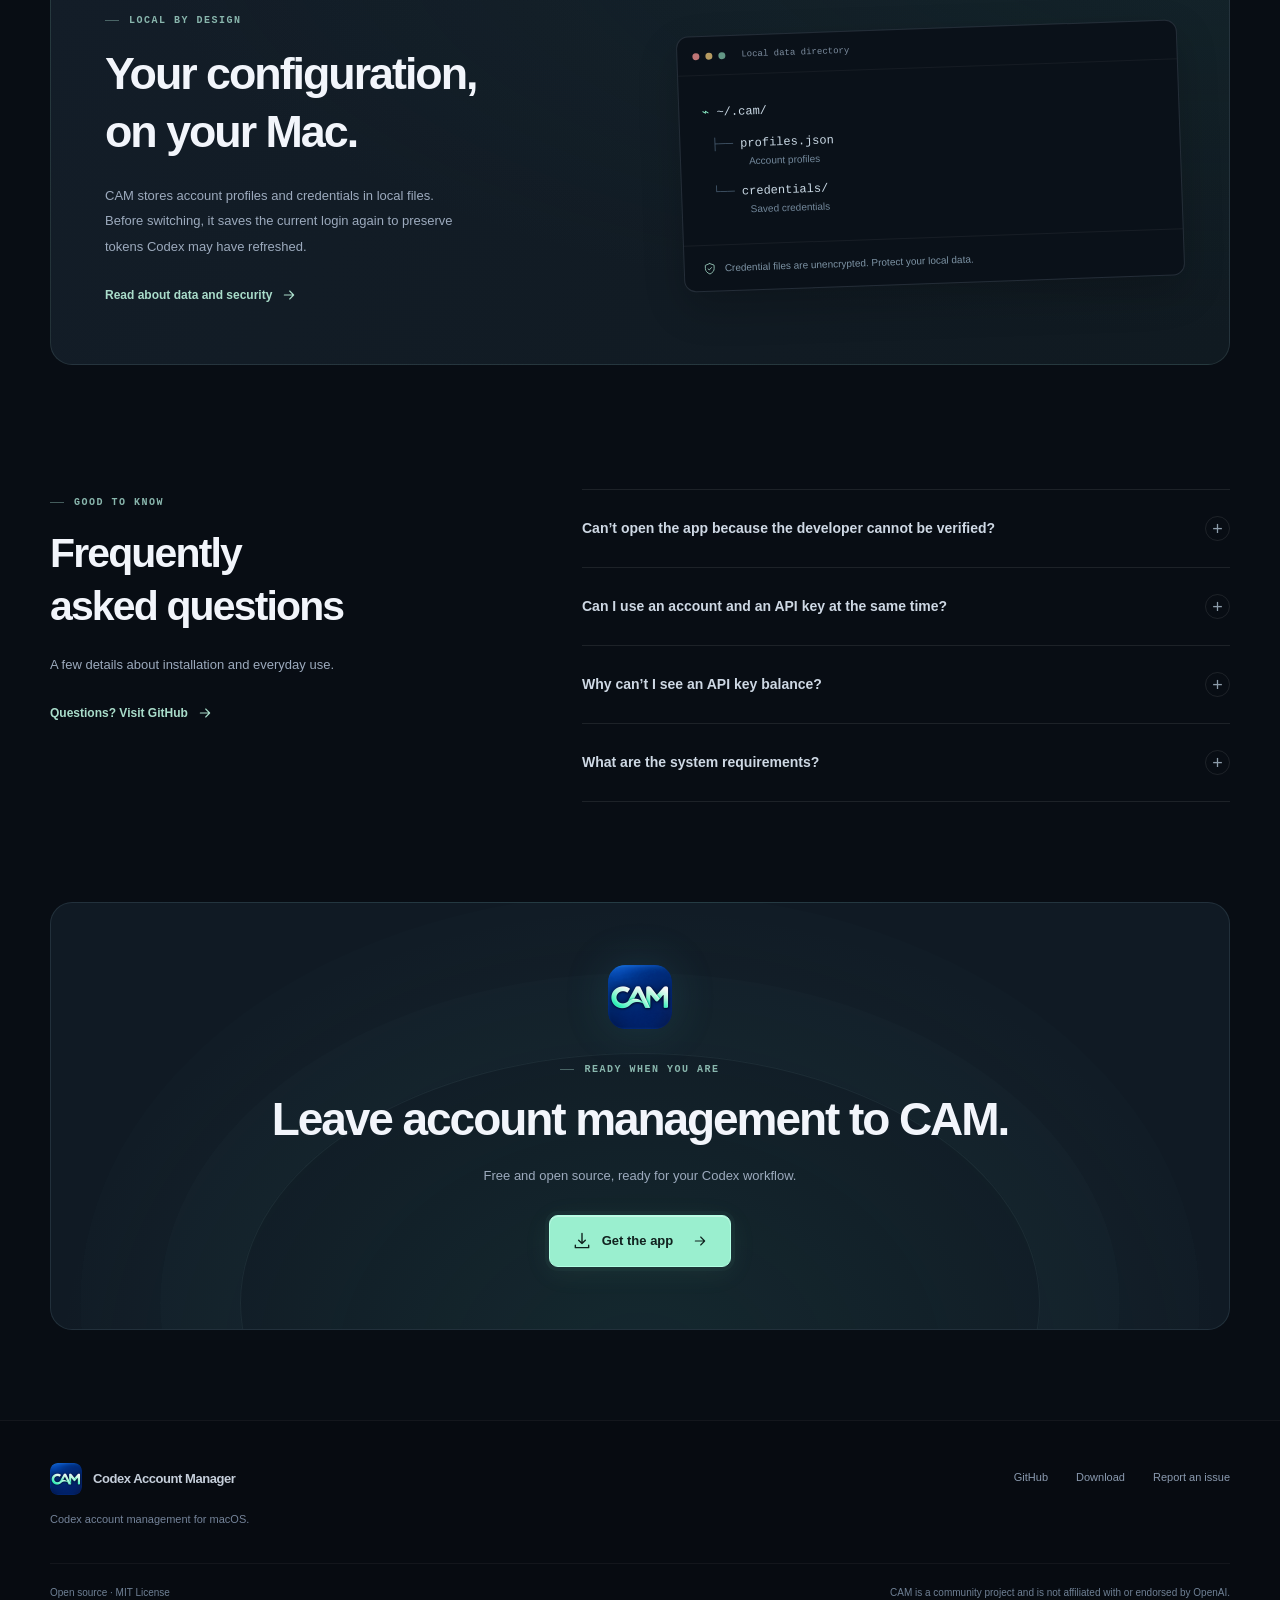
==== commit a057e46d: "feat(website): 优化官网视觉交互与截图展示" ====
--- a/docs/en/index.html
+++ b/docs/en/index.html
@@ -3,7 +3,7 @@
 <head>
   <meta charset="utf-8">
   <meta name="viewport" content="width=device-width, initial-scale=1">
-  <meta name="theme-color" content="#0b111b">
+  <meta name="theme-color" content="#080d14">
   <meta name="description" content="Codex Account Manager is an open-source macOS app for managing ChatGPT accounts, OpenAI API keys, and Codex usage limits.">
   <meta property="og:type" content="website">
   <meta property="og:title" content="Codex Account Manager — Codex accounts, made simple">
@@ -15,8 +15,8 @@
   <link rel="alternate" hreflang="en" href="https://starrain.github.io/Codex-Account-Manager/en/">
   <link rel="alternate" hreflang="x-default" href="https://starrain.github.io/Codex-Account-Manager/">
   <link rel="icon" type="image/png" href="../assets/cam-icon.png">
-  <link rel="stylesheet" href="../styles.css">
-  <script src="../main.js" defer></script>
+  <link rel="stylesheet" href="../styles.css?v=3">
+  <script src="../main.js?v=3" defer></script>
   <title>Codex Account Manager — Codex accounts, made simple</title>
 </head>
 <body id="top">
@@ -30,13 +30,17 @@
     <symbol id="i-shield" viewBox="0 0 24 24"><path d="M12 3 4.5 6v5.5c0 4.3 2.7 7.2 7.5 9.5 4.8-2.3 7.5-5.2 7.5-9.5V6L12 3Z"/><path d="m9 12 2 2 4-4"/></symbol>
     <symbol id="i-monitor" viewBox="0 0 24 24"><rect x="3" y="4" width="18" height="13" rx="2"/><path d="M8 21h8m-4-4v4"/></symbol>
     <symbol id="i-copy" viewBox="0 0 24 24"><rect x="8" y="8" width="12" height="12" rx="2"/><path d="M16 8V6a2 2 0 0 0-2-2H6a2 2 0 0 0-2 2v8a2 2 0 0 0 2 2h2"/></symbol>
+    <symbol id="i-expand" viewBox="0 0 24 24"><path d="M8 3H3v5m13-5h5v5M3 16v5h5m13-5v5h-5M8 8 3 3m13 5 5-5M8 16l-5 5m13-5 5 5"/></symbol>
+    <symbol id="i-close" viewBox="0 0 24 24"><path d="m6 6 12 12M6 18 18 6"/></symbol>
+    <symbol id="i-check" viewBox="0 0 24 24"><path d="m5 12 4 4L19 6"/></symbol>
+    <symbol id="i-code" viewBox="0 0 24 24"><path d="m8 6-6 6 6 6m8-12 6 6-6 6m-3-15-2 18"/></symbol>
   </svg>
 
   <header class="site-header">
       <div class="container navigation">
         <a class="brand" href="#top" aria-label="Codex Account Manager home">
           <img src="../assets/cam-icon.png" width="36" height="36" alt="">
-          <span>Codex Account Manager</span>
+          <span class="brand-full">Codex Account Manager</span><span class="brand-short" aria-hidden="true">CAM</span>
           <small>for macOS</small>
         </a>
         <nav class="nav-links" aria-label="Page navigation">
@@ -51,10 +55,15 @@
           <svg class="icon small" aria-hidden="true"><use href="#i-arrow"/></svg>
         </a>
       </div>
+    <div class="reading-progress" aria-hidden="true"><span></span></div>
   </header>
 
   <main id="main">
   <div class="hero-shell">
+    <div class="hero-ambient" aria-hidden="true">
+      <div class="aurora aurora-blue"></div><div class="aurora aurora-mint"></div>
+      <div class="hero-grid"></div><div class="horizon horizon-one"></div><div class="horizon horizon-two"></div>
+    </div>
       <section class="hero container" aria-labelledby="hero-title">
         <div class="hero-copy">
           <div class="eyebrow hero-eyebrow"><span class="status-dot"></span> Open source · Built for macOS</div>
@@ -66,44 +75,48 @@
               <span>Download for macOS</span>
               <svg class="icon button-arrow" aria-hidden="true"><use href="#i-arrow"/></svg>
             </a>
-            <a class="button button-ghost" href="#features">Explore CAM <svg class="icon small" aria-hidden="true"><use href="#i-arrow"/></svg></a>
+            <a class="button button-ghost" href="#preview">See it in action <svg class="icon small" aria-hidden="true"><use href="#i-arrow"/></svg></a>
           </div>
           <p class="hero-meta"><span>macOS 13 or later</span><span class="meta-divider"></span><span>Apple silicon &amp; Intel</span></p>
         </div>
 
-        <figure class="product-figure">
+        <figure class="product-figure" id="preview">
           <div class="product-halo" aria-hidden="true"></div>
-          <img class="product-screenshot" src="../assets/cam-screenshot-en.jpg" width="1960" height="1400" alt="CAM main panel showing sample accounts and their usage limits">
-          <figcaption><span></span> App screenshot with sample accounts and usage</figcaption>
+          <div class="preview-label"><span></span> YOUR CODEX. IN ONE PLACE. <span></span></div>
+          <a class="screenshot-trigger" href="../assets/cam-screenshot-en.png" data-preview-open aria-haspopup="dialog" aria-label="Expand screenshot">
+            <img class="product-screenshot" src="../assets/cam-screenshot-en.png" width="1960" height="1400" fetchpriority="high" decoding="async" alt="CAM main panel showing sample accounts and their usage limits">
+            <span class="preview-hint"><svg class="icon small" aria-hidden="true"><use href="#i-expand"/></svg>Expand screenshot</span>
+          </a>
+          <figcaption><span class="status-dot"></span>Actual app. Sample accounts and usage.</figcaption>
         </figure>
       </section>
-    <div class="hero-bottom-line container"><span>Made for a more focused workflow</span><span>SCROLL TO EXPLORE <span aria-hidden="true">↓</span></span></div>
+    <ul class="capability-strip container"><li><svg class="icon" aria-hidden="true"><use href="#i-monitor"/></svg>Native macOS</li><li><svg class="icon" aria-hidden="true"><use href="#i-shield"/></svg>Official sign-in</li><li><svg class="icon" aria-hidden="true"><use href="#i-key"/></svg>Local credentials</li><li><svg class="icon" aria-hidden="true"><use href="#i-code"/></svg>MIT open source</li></ul>
   </div>
 
   <section class="features section" id="features" aria-labelledby="features-title">
     <div class="container">
-      <div class="section-intro feature-intro"><div><span class="section-kicker">BUILT FOR YOUR WORKFLOW</span><h2 id="features-title">Less switching.<br>More focus.</h2></div><p>Bring accounts, keys, and usage together so the information you need is always in view.</p></div>
+      <div class="section-intro feature-intro" data-reveal><div><span class="section-kicker">BUILT FOR YOUR WORKFLOW</span><h2 id="features-title">Less switching.<br>More focus.</h2></div><p>Bring accounts, keys, and usage together so the information you need is always in view.</p></div>
       <div class="feature-grid">
-        <article class="feature-item"><div class="feature-icon blue"><svg class="icon" aria-hidden="true"><use href="#i-switch"/></svg></div><span class="feature-number">01 / SWITCH</span><h3>Switch accounts and keys</h3><p>Keep ChatGPT accounts and OpenAI API keys together. CAM backs up the current file credentials before switching and shows which login is active.</p></article>
-        <article class="feature-item"><div class="feature-icon cyan"><svg class="icon" aria-hidden="true"><use href="#i-chart"/></svg></div><span class="feature-number">02 / USAGE</span><h3>See usage at a glance</h3><p>View the windows, remaining percentages, and reset times returned by Codex. Refresh the current account’s usage whenever you need to.</p></article>
-        <article class="feature-item"><div class="feature-icon violet"><svg class="icon" aria-hidden="true"><use href="#i-monitor"/></svg></div><span class="feature-number">03 / NATIVE</span><h3>A native macOS experience</h3><p>Switch from the menu bar or main panel. Choose light, dark, or system appearance, and use the app in Simplified Chinese, Traditional Chinese, or English.</p></article>
+        <article class="feature-item" data-reveal data-spotlight><div class="feature-icon blue"><svg class="icon" aria-hidden="true"><use href="#i-switch"/></svg></div><span class="feature-number">01 / SWITCH</span><h3>Switch accounts and keys</h3><p>Keep ChatGPT accounts and OpenAI API keys together. CAM backs up the current file credentials before switching and shows which login is active.</p><div class="feature-art switch-art" aria-hidden="true"><span class="switch-token">ChatGPT</span><span class="switch-connection"><svg class="icon" aria-hidden="true"><use href="#i-switch"/></svg></span><span class="switch-token">API Key</span></div></article>
+        <article class="feature-item" data-reveal data-spotlight><div class="feature-icon cyan"><svg class="icon" aria-hidden="true"><use href="#i-chart"/></svg></div><span class="feature-number">02 / USAGE</span><h3>See usage at a glance</h3><p>View the windows, remaining percentages, and reset times returned by Codex. Refresh the current account’s usage whenever you need to.</p><div class="feature-art usage-art" aria-hidden="true"><span><i></i></span><span><i></i></span><span><i></i></span></div></article>
+        <article class="feature-item" data-reveal data-spotlight><div class="feature-icon mint"><svg class="icon" aria-hidden="true"><use href="#i-monitor"/></svg></div><span class="feature-number">03 / NATIVE</span><h3>A native macOS experience</h3><p>Switch from the menu bar or main panel. Choose light, dark, or system appearance, and use the app in Simplified Chinese, Traditional Chinese, or English.</p><div class="feature-art keyboard-art" aria-hidden="true"><span class="keycap command-key">⌘</span><span class="keycap">1</span><span class="keycap">2</span><span class="keycap">3</span></div></article>
       </div>
     </div>
   </section>
 
   <section class="workflow section" id="how-it-works" aria-labelledby="workflow-title">
     <div class="container workflow-layout">
-      <div class="workflow-copy"><span class="section-kicker">HOW IT WORKS</span><h2 id="workflow-title">Sign in once.<br>Switch when you need to.</h2><p>Start with the official sign-in flow, then choose the configuration you need.</p><a class="text-link" href="https://github.com/StarRain/Codex-Account-Manager/blob/master/README_EN.md#usage">Read the full guide <svg class="icon small" aria-hidden="true"><use href="#i-arrow"/></svg></a></div>
+      <div class="workflow-copy" data-reveal><span class="section-kicker">HOW IT WORKS</span><h2 id="workflow-title">Sign in once.<br>Switch when you need to.</h2><p>Start with the official sign-in flow, then choose the configuration you need.</p><a class="text-link" href="https://github.com/StarRain/Codex-Account-Manager/blob/master/README_EN.md#usage">Read the full guide <svg class="icon small" aria-hidden="true"><use href="#i-arrow"/></svg></a></div>
       <div class="steps">
-        <article class="step"><span class="step-number">01</span><div><h3>Open CAM</h3><p>Install and launch the app to see your current Codex login.</p></div><svg class="icon step-icon" aria-hidden="true"><use href="#i-monitor"/></svg></article>
-        <article class="step"><span class="step-number">02</span><div><h3>Add an account or API key</h3><p>Sign in with your browser or a device code, or save an OpenAI API key.</p></div><svg class="icon step-icon" aria-hidden="true"><use href="#i-key"/></svg></article>
-        <article class="step"><span class="step-number">03</span><div><h3>Choose and switch</h3><p>Switch from the main panel or menu bar and get back to work.</p></div><svg class="icon step-icon" aria-hidden="true"><use href="#i-switch"/></svg></article>
+        <article class="step" data-reveal><span class="step-number">01</span><div><h3>Open CAM</h3><p>Install and launch the app to see your current Codex login.</p></div><svg class="icon step-icon" aria-hidden="true"><use href="#i-monitor"/></svg></article>
+        <article class="step" data-reveal><span class="step-number">02</span><div><h3>Add an account or API key</h3><p>Sign in with your browser or a device code, or save an OpenAI API key.</p></div><svg class="icon step-icon" aria-hidden="true"><use href="#i-key"/></svg></article>
+        <article class="step" data-reveal><span class="step-number">03</span><div><h3>Choose and switch</h3><p>Switch from the main panel or menu bar and get back to work.</p></div><svg class="icon step-icon" aria-hidden="true"><use href="#i-switch"/></svg></article>
       </div>
     </div>
   </section>
 
   <section class="local-section section" aria-labelledby="local-title">
-    <div class="container local-card">
+    <div class="container local-card" data-reveal>
       <div class="local-copy"><span class="section-kicker light-kicker">LOCAL BY DESIGN</span><h2 id="local-title">Your configuration,<br>on your Mac.</h2><p>CAM stores account profiles and credentials in local files. Before switching, it saves the current login again to preserve tokens Codex may have refreshed.</p><a class="local-link" href="https://github.com/StarRain/Codex-Account-Manager/blob/master/README_EN.md#data-and-security">Read about data and security <svg class="icon small" aria-hidden="true"><use href="#i-arrow"/></svg></a></div>
       <div class="local-visual"><div class="file-window"><div class="file-window-top"><span></span><span></span><span></span><small>Local data directory</small></div><div class="file-tree"><div><span class="folder-icon">⌁</span> ~/.cam/</div><div class="tree-child"><span>├──</span> profiles.json <em>Account profiles</em></div><div class="tree-child"><span>└──</span> credentials/ <em>Saved credentials</em></div></div><p><svg class="icon" aria-hidden="true"><use href="#i-shield"/></svg> Credential files are unencrypted. Protect your local data.</p></div></div>
     </div>
@@ -121,9 +134,15 @@
     </div>
   </section>
 
-  <section class="final-section" aria-labelledby="download-title"><div class="container final-card"><div><span class="section-kicker light-kicker">READY WHEN YOU ARE</span><h2 id="download-title">Leave account management to CAM.</h2><p>Free and open source, ready for your Codex workflow.</p></div><a class="button button-primary" href="https://github.com/StarRain/Codex-Account-Manager/releases/latest"><svg class="icon" aria-hidden="true"><use href="#i-download"/></svg>Get the app <svg class="icon button-arrow" aria-hidden="true"><use href="#i-arrow"/></svg></a></div></section>
+  <section class="final-section" aria-labelledby="download-title"><div class="container final-card" data-reveal><img class="final-icon" src="../assets/cam-icon.png" width="64" height="64" loading="lazy" alt=""><div><span class="section-kicker light-kicker">READY WHEN YOU ARE</span><h2 id="download-title">Leave account management to CAM.</h2><p>Free and open source, ready for your Codex workflow.</p></div><a class="button button-primary" href="https://github.com/StarRain/Codex-Account-Manager/releases/latest"><svg class="icon" aria-hidden="true"><use href="#i-download"/></svg>Get the app <svg class="icon button-arrow" aria-hidden="true"><use href="#i-arrow"/></svg></a></div></section>
 
   </main>
   <footer class="site-footer"><div class="container footer-main"><div><a class="footer-brand" href="#top"><img src="../assets/cam-icon.png" width="32" height="32" alt=""><span>Codex Account Manager</span></a><p>Codex account management for macOS.</p></div><div class="footer-links"><a href="https://github.com/StarRain/Codex-Account-Manager">GitHub</a><a href="https://github.com/StarRain/Codex-Account-Manager/releases/latest">Download</a><a href="https://github.com/StarRain/Codex-Account-Manager/issues">Report an issue</a></div></div><div class="container footer-bottom"><span>Open source · MIT License</span><span>CAM is a community project and is not affiliated with or endorsed by OpenAI.</span></div></footer>
+
+  <dialog class="preview-dialog" aria-labelledby="preview-title">
+    <div class="preview-dialog-bar"><p id="preview-title">A closer look at CAM</p><button class="preview-close" type="button" aria-label="Close preview" autofocus><svg class="icon" aria-hidden="true"><use href="#i-close"/></svg></button></div>
+    <img src="../assets/cam-screenshot-en.png" width="1960" height="1400" loading="lazy" alt="CAM main panel showing sample accounts and their usage limits">
+    <p class="preview-dialog-caption">Actual app. Sample accounts and usage.</p>
+  </dialog>
 </body>
 </html>
--- a/docs/styles.css
+++ b/docs/styles.css
@@ -1,112 +1,368 @@
 :root {
-  color-scheme: light;
-  --ink: #192335;
-  --muted: #667286;
-  --blue: #4278da;
-  --blue-bright: #8ab7ff;
-  --dark: #0b111b;
-  --line: #e2e8f0;
+  color-scheme: dark;
+  --ink: #f2f5fb;
+  --muted: #9caabd;
+  --quiet: #748399;
+  --blue: #8ab7ff;
+  --mint: #8df0c9;
+  --dark: #080d14;
+  --surface: #101823;
+  --line: #ffffff12;
   --font: -apple-system, BlinkMacSystemFont, "SF Pro Display", "PingFang SC", "Microsoft YaHei", sans-serif;
+  --mono: ui-monospace, SFMono-Regular, Menlo, monospace;
 }
 
 *, *::before, *::after { box-sizing: border-box; }
-html { scroll-behavior: smooth; }
-body { margin: 0; background: #fff; color: var(--ink); font-family: var(--font); -webkit-font-smoothing: antialiased; }
+html { scroll-behavior: smooth; scroll-padding-top: 100px; }
+body { margin: 0; background: var(--dark); color: var(--ink); font-family: var(--font); -webkit-font-smoothing: antialiased; }
+body.preview-open { overflow: hidden; }
 a { color: inherit; text-decoration: none; }
 button { font: inherit; }
 img, svg { display: block; }
-.container { width: min(1200px, calc(100% - 64px)); margin-inline: auto; }
+h1, h2, h3, p, figure { margin: 0; }
+::selection { color: #fff; background: #387c8e99; }
+.container { width: min(1180px, calc(100% - 80px)); margin-inline: auto; }
 .icon-sprite { position: absolute; width: 0; height: 0; overflow: hidden; }
 .icon { display: inline-block; flex: none; width: 20px; height: 20px; fill: none; stroke: currentColor; stroke-width: 1.65; stroke-linecap: round; stroke-linejoin: round; }
 .icon.small { width: 16px; height: 16px; }
-.skip-link { position: fixed; z-index: 10; top: 12px; left: 12px; padding: 10px 14px; background: #fff; color: #172033; border-radius: 6px; transform: translateY(-160%); }
+.skip-link { position: fixed; z-index: 20; top: 12px; left: 12px; padding: 12px 16px; background: var(--mint); color: var(--dark); border-radius: 8px; transform: translateY(-170%); }
 .skip-link:focus { transform: translateY(0); }
-:focus-visible { outline: 3px solid #71a9ff; outline-offset: 4px; }
-
-.site-header { position: relative; z-index: 2; background: #0b111b; border-bottom: 1px solid rgba(255,255,255,.07); color: #fff; }
-.navigation { height: 78px; display: flex; align-items: center; gap: 36px; }
-.brand, .footer-brand { display: inline-flex; align-items: center; gap: 11px; font-weight: 660; letter-spacing: -.035em; white-space: nowrap; }
-.brand img { border-radius: 10px; box-shadow: 0 3px 13px #0004; }
+:focus-visible { outline: 3px solid var(--mint); outline-offset: 5px; }
+
+/* Navigation stays available while the page moves underneath it. */
+.site-header { position: sticky; top: 0; z-index: 10; background: #080d14de; border-bottom: 1px solid var(--line); -webkit-backdrop-filter: blur(20px); backdrop-filter: blur(20px); transition: background .25s; }
+.site-header.is-scrolled { background: #080d14f2; }
+.navigation { min-height: 76px; display: flex; align-items: center; gap: 28px; }
+.brand, .footer-brand { display: inline-flex; align-items: center; gap: 11px; font-weight: 650; letter-spacing: -.035em; white-space: nowrap; }
+.brand img { border-radius: 10px; box-shadow: 0 4px 16px #0004; }
 .brand span { font-size: 15px; }
-.brand small { margin-left: 2px; padding-left: 12px; border-left: 1px solid #3a4554; color: #8390a3; font-size: 11px; font-weight: 500; letter-spacing: 0; }
-.nav-links { display: flex; gap: 34px; margin-left: auto; align-items: center; }
-.nav-links a, .language-switch, .nav-github { color: #a8b4c6; font-size: 13px; font-weight: 550; transition: color .2s ease; }
+.brand .brand-short { display: none; }
+.brand small { padding-left: 13px; border-left: 1px solid #ffffff26; color: var(--quiet); font-size: 11px; font-weight: 500; letter-spacing: 0; }
+.nav-links { display: flex; gap: 28px; margin-left: auto; align-items: center; }
+.nav-links a, .language-switch, .nav-github { color: var(--muted); font-size: 12px; font-weight: 550; transition: color .2s, background .2s, border-color .2s; }
+.nav-links a { position: relative; padding-block: 13px; }
+.nav-links a::after { content: ""; position: absolute; bottom: 4px; left: 0; right: 0; height: 2px; background: var(--mint); transform: scaleX(0); transform-origin: left; transition: transform .25s; }
+.nav-links a[aria-current="location"] { color: var(--ink); }
+.nav-links a[aria-current="location"]::after { transform: scaleX(1); }
 .nav-links a:hover, .language-switch:hover, .nav-github:hover { color: #fff; }
-.language-switch { padding: 8px 0; white-space: nowrap; }
-.nav-github { display: inline-flex; align-items: center; gap: 8px; }
+.language-switch { padding: 9px 12px; white-space: nowrap; border: 1px solid #ffffff14; border-radius: 7px; }
+.language-switch:hover { border-color: #ffffff30; background: #ffffff05; }
+.nav-github { display: inline-flex; align-items: center; gap: 7px; min-height: 40px; }
 .nav-github > svg:first-child { width: 19px; height: 19px; }
 .nav-github .small { transform: rotate(-45deg); }
-
-.hero-shell { overflow: hidden; background: radial-gradient(ellipse at 82% 38%, #172c48 0, #101c2d 24%, transparent 52%), linear-gradient(155deg, #0b111b 30%, #0d1827 100%); color: #fff; }
-.hero { min-height: 620px; display: grid; grid-template-columns: minmax(0, .87fr) minmax(0, 1.13fr); align-items: center; gap: 40px; padding-top: 87px; padding-bottom: 77px; }
-.hero-copy { position: relative; z-index: 1; padding-bottom: 24px; }
-.eyebrow { display: inline-flex; align-items: center; gap: 9px; font-size: 12px; font-weight: 600; letter-spacing: .04em; }
-.hero-eyebrow { padding: 8px 11px; color: #b8c8df; border: 1px solid #354459; border-radius: 100px; background: #182434aa; }
-.status-dot { width: 6px; height: 6px; border-radius: 50%; background: #79dcb8; box-shadow: 0 0 12px #6fd5ab80; }
-h1, h2, h3, p, figure { margin: 0; }
-h1 { margin-top: 29px; font-size: clamp(46px, 4.8vw, 67px); line-height: 1.17; font-weight: 730; letter-spacing: -.065em; }
-h1 span { color: #91bcff; }
-.hero-description { max-width: 470px; margin-top: 27px; color: #a8b7c9; font-size: 16px; line-height: 1.95; }
-.hero-actions { display: flex; flex-wrap: wrap; gap: 12px; margin-top: 36px; }
-.button { min-height: 54px; display: inline-flex; align-items: center; justify-content: center; gap: 11px; padding: 0 19px; border: 1px solid transparent; border-radius: 10px; font-size: 14px; font-weight: 650; white-space: nowrap; transition: transform .2s ease, background .2s ease, border-color .2s ease; }
-.button:hover { transform: translateY(-2px); }
-.button-primary { color: #101b2b; background: #fff; box-shadow: 0 8px 24px #0002; }
-.button-primary:hover { background: #e9f2ff; }
-.button-primary .button-arrow { width: 17px; margin-left: 6px; }
-.button-ghost { color: #d7e3f4; border-color: #42516a; background: #ffffff08; }
-.button-ghost:hover { background: #ffffff12; border-color: #7386a1; }
-.hero-meta { display: flex; flex-wrap: wrap; align-items: center; gap: 12px; margin-top: 22px; color: #8695aa; font-size: 12px; }
-.meta-divider { width: 3px; height: 3px; border-radius: 50%; background: #687c95; }
-.hero-bottom-line { display: flex; align-items: center; justify-content: space-between; gap: 16px; padding-top: 21px; padding-bottom: 24px; border-top: 1px solid #ffffff14; color: #728199; font-size: 11px; }
-.hero-bottom-line span:last-child { font-size: 9px; letter-spacing: .12em; }
-.hero-bottom-line span:last-child span { margin-left: 9px; font-size: 14px; }
-
-.product-figure { position: relative; z-index: 0; min-width: 0; margin-right: -38px; }
-.product-halo { position: absolute; inset: 2% -2% 7% 4%; background: #4276b7; filter: blur(95px); opacity: .24; pointer-events: none; }
-.product-screenshot { position: relative; width: 100%; height: auto; border: 1px solid #526477; border-radius: 14px; box-shadow: 0 35px 90px #0008, 0 0 0 6px #ffffff06; }
-.product-figure figcaption { position: relative; margin-top: 16px; text-align: right; color: #8595a9; font-size: 10px; }.product-figure figcaption span { display: inline-block; width: 5px; height: 5px; margin-right: 4px; vertical-align: 2px; border-radius: 50%; background: #7ba9e8; }
-
-.section { padding: 128px 0; scroll-margin-top: 20px; }
-.section-kicker { display: inline-block; color: #527fc4; font-size: 11px; font-weight: 750; letter-spacing: .14em; }
-.section h2, .final-card h2 { margin-top: 19px; font-size: clamp(34px, 3.6vw, 47px); line-height: 1.32; font-weight: 720; letter-spacing: -.055em; }
-.section-intro { display: flex; align-items: end; justify-content: space-between; gap: 40px; }.section-intro > p { max-width: 315px; padding-bottom: 6px; color: var(--muted); font-size: 15px; line-height: 1.9; }
-.feature-grid { display: grid; grid-template-columns: repeat(3, 1fr); margin-top: 65px; border-top: 1px solid var(--line); }
-.feature-item { padding: 37px 38px 0 0; }.feature-item + .feature-item { padding-left: 38px; border-left: 1px solid var(--line); }.feature-item:last-child { padding-right: 0; }
-.feature-icon { display: grid; place-items: center; width: 48px; height: 48px; margin-bottom: 29px; border-radius: 14px; }.feature-icon .icon { width: 23px; height: 23px; }.feature-icon.blue { background: #edf3ff; color: #4d83d8; }.feature-icon.cyan { background: #e9f8f7; color: #399b9c; }.feature-icon.violet { background: #f2efff; color: #8072ce; }
-.feature-number { color: #9ca8b8; font-size: 10px; font-weight: 700; letter-spacing: .1em; }.feature-item h3 { margin-top: 13px; font-size: 18px; letter-spacing: -.035em; }.feature-item p { margin-top: 14px; color: var(--muted); font-size: 14px; line-height: 1.9; }
-
-.workflow { background: #f5f7fb; }.workflow-layout { display: grid; grid-template-columns: .85fr 1.15fr; gap: 95px; align-items: start; }.workflow-copy > p { max-width: 365px; margin-top: 24px; color: var(--muted); font-size: 15px; line-height: 1.9; }.text-link { display: inline-flex; align-items: center; gap: 8px; margin-top: 28px; color: #396cc0; font-size: 14px; font-weight: 650; }.text-link:hover { color: #1b4c9a; }.text-link .icon { transition: transform .2s ease; }.text-link:hover .icon { transform: translateX(4px); }
-.steps { border-top: 1px solid #dce3ed; }.step { display: grid; grid-template-columns: 48px 1fr 24px; gap: 20px; align-items: start; padding: 27px 0; border-bottom: 1px solid #dce3ed; }.step-number { color: #92a2b8; font-size: 12px; font-weight: 700; letter-spacing: .06em; }.step h3 { font-size: 16px; letter-spacing: -.02em; }.step p { margin-top: 8px; color: var(--muted); font-size: 13px; line-height: 1.8; }.step-icon { width: 19px; height: 19px; color: #7891b2; }
-
-.local-section { padding-top: 120px; padding-bottom: 80px; }.local-card { display: grid; grid-template-columns: 1fr 1fr; overflow: hidden; border: 1px solid #26364c; border-radius: 24px; color: #f6f9ff; background: radial-gradient(ellipse at 100% 0, #223e61 0, transparent 55%), #121d2c; }.local-copy { padding: 65px; }.light-kicker { color: #8eb9f9; }.local-copy h2 { margin-top: 18px; }.local-copy > p { max-width: 390px; margin-top: 22px; color: #a7b7ca; font-size: 14px; line-height: 1.95; }.local-link { display: inline-flex; align-items: center; gap: 8px; margin-top: 28px; color: #a4c8ff; font-size: 13px; font-weight: 650; }.local-link:hover { color: #fff; }
-.local-visual { display: flex; align-items: center; padding: 60px 60px 60px 10px; }.file-window { width: 100%; border: 1px solid #405169; border-radius: 12px; background: #101926; box-shadow: 0 18px 40px #0003; }.file-window-top { display: flex; align-items: center; gap: 5px; height: 36px; padding: 0 13px; border-bottom: 1px solid #344256; }.file-window-top > span { width: 6px; height: 6px; border-radius: 50%; background: #617188; }.file-window-top small { margin-left: 9px; color: #8da0b8; font-size: 10px; }.file-tree { display: grid; gap: 14px; padding: 26px 24px; color: #dbe8fa; font-family: ui-monospace, SFMono-Regular, Menlo, monospace; font-size: 13px; }.folder-icon { color: #87b6fc; }.tree-child { padding-left: 12px; }.tree-child > span { color: #60748e; }.tree-child em { float: right; padding-top: 2px; color: #7d91aa; font-family: var(--font); font-size: 10px; font-style: normal; }.file-window > p { display: flex; align-items: center; gap: 8px; padding: 13px 20px; border-top: 1px solid #2b3a4c; color: #9eb0c5; font-size: 11px; line-height: 1.6; }.file-window > p .icon { width: 15px; height: 15px; color: #80aef2; }
-
-.faq { padding-top: 100px; }.faq-layout { display: grid; grid-template-columns: .75fr 1.25fr; gap: 100px; }.faq-intro { margin-top: 20px; color: var(--muted); font-size: 14px; line-height: 1.8; }.faq-list { border-top: 1px solid var(--line); }.faq-list details { border-bottom: 1px solid var(--line); }.faq-list summary { display: flex; align-items: center; justify-content: space-between; gap: 16px; min-height: 78px; padding: 16px 2px; cursor: pointer; list-style: none; font-size: 15px; font-weight: 650; }.faq-list summary::-webkit-details-marker { display: none; }.faq-list summary > span { color: #8091a9; font-size: 23px; font-weight: 400; transition: transform .2s ease; }.faq-list details[open] summary > span { transform: rotate(45deg); }.faq-answer { padding: 0 2px 25px; color: var(--muted); font-size: 13px; line-height: 1.9; }.faq-answer p + p, .faq-answer .code-block + p { margin-top: 12px; }.faq-answer a { color: #3e71bf; text-decoration: underline; text-underline-offset: 3px; }.code-block { display: flex; align-items: center; gap: 12px; margin-top: 12px; padding: 12px 14px; border: 1px solid #e0e7f0; border-radius: 8px; background: #f6f8fb; }.code-block code { min-width: 0; flex: 1; overflow-wrap: anywhere; color: #34445b; font-family: ui-monospace, SFMono-Regular, Menlo, monospace; font-size: 11px; line-height: 1.7; }.copy-button { display: inline-flex; align-items: center; gap: 5px; flex: none; min-height: 32px; padding: 4px 8px; border: 1px solid #d7e0eb; border-radius: 6px; color: #56677d; background: #fff; cursor: pointer; font-size: 11px; }.copy-button:hover { background: #edf3fb; }.copy-button .icon { width: 14px; height: 14px; }.copy-status { display: block; min-height: 0; color: #3c78c7; font-size: 11px; }.copy-status:not(:empty) { margin-top: 6px; }
-
-.final-section { padding: 0 0 96px; }.final-card { display: flex; align-items: center; justify-content: space-between; gap: 32px; padding: 51px 58px; border-radius: 20px; background: linear-gradient(110deg, #1a2e49, #14243a 70%); color: #fff; }.final-card h2 { margin-top: 10px; font-size: clamp(27px, 3vw, 38px); }.final-card p { margin-top: 10px; color: #a9bdd4; font-size: 14px; }.final-card .button { flex: none; }
-.site-footer { background: #0b111b; color: #fff; }.footer-main { display: flex; justify-content: space-between; gap: 30px; padding-top: 52px; padding-bottom: 45px; }.footer-brand { font-size: 14px; }.footer-brand img { border-radius: 8px; }.footer-main p { margin-top: 13px; color: #8494a8; font-size: 12px; }.footer-links { display: flex; flex-wrap: wrap; align-items: start; gap: 28px; padding-top: 8px; color: #a5b4c8; font-size: 12px; }.footer-links a:hover { color: #fff; }.footer-bottom { display: flex; justify-content: space-between; gap: 20px; padding-top: 20px; padding-bottom: 22px; border-top: 1px solid #ffffff18; color: #738298; font-size: 11px; line-height: 1.7; }
-
-@media (max-width: 1050px) {
-  .navigation { gap: 22px; }.nav-links { gap: 22px; }.brand small { display: none; }
-  .hero { grid-template-columns: .8fr 1.2fr; gap: 25px; }.product-figure { margin-right: -20px; }
-  .workflow-layout, .faq-layout { gap: 60px; }.local-copy { padding: 50px; }.local-visual { padding-right: 40px; }
-}
-@media (max-width: 780px) {
-  .container { width: min(100% - 40px, 620px); }.navigation { height: 68px; }.nav-links { display: none; }.language-switch { margin-left: auto; }.nav-github { margin-left: 0; }
-  .hero { min-height: 0; grid-template-columns: 1fr; gap: 58px; padding-top: 70px; padding-bottom: 62px; }.hero-copy { padding-bottom: 0; }.hero-description { max-width: 510px; }.product-figure { width: min(100%, 600px); margin-inline: auto; }.hero-bottom-line { padding-top: 18px; padding-bottom: 20px; }
-  .section { padding: 92px 0; }.section-intro { display: block; }.section-intro > p { max-width: 520px; margin-top: 22px; }.feature-grid { margin-top: 44px; }.feature-item { padding-right: 23px; }.feature-item + .feature-item { padding-left: 23px; }.feature-item h3 { font-size: 16px; }.feature-item p { font-size: 13px; }
-  .workflow-layout, .faq-layout { grid-template-columns: 1fr; gap: 40px; }.workflow-copy > p { max-width: 520px; }.local-section { padding-top: 80px; padding-bottom: 45px; }.local-card { grid-template-columns: 1fr; }.local-copy { padding: 46px 46px 0; }.local-visual { padding: 35px 46px 46px; }.faq { padding-top: 75px; }.final-card { padding: 42px; }
-}
-@media (max-width: 520px) {
-  .container { width: calc(100% - 36px); }.navigation { gap: 12px; }.brand { gap: 8px; }.brand span { font-size: 13px; }.brand img { width: 32px; height: 32px; border-radius: 9px; }.nav-github span, .nav-github .small { display: none; }.nav-github { padding: 8px; margin-right: -8px; }
-  .hero { gap: 42px; padding-top: 59px; padding-bottom: 50px; }.hero-eyebrow { font-size: 11px; }.hero h1 { font-size: clamp(42px, 11vw, 57px); }.hero-description { font-size: 15px; }.button { min-height: 51px; }.hero-bottom-line span:last-child { display: none; }
-  .product-screenshot { border-radius: 11px; }
-  .section { padding: 74px 0; }.section h2 { font-size: 34px; }.feature-grid { grid-template-columns: 1fr; margin-top: 35px; }.feature-item, .feature-item + .feature-item { display: grid; grid-template-columns: 48px 1fr; column-gap: 19px; padding: 25px 0; border-left: 0; border-bottom: 1px solid var(--line); }.feature-icon { grid-row: 1 / 4; margin: 0; }.feature-number { align-self: end; }.feature-item h3 { margin-top: 9px; }.feature-item p { margin-top: 9px; }.workflow-layout, .faq-layout { gap: 32px; }.step { grid-template-columns: 36px 1fr 20px; gap: 13px; }.local-section { padding-top: 65px; padding-bottom: 24px; }.local-card { border-radius: 17px; }.local-copy { padding: 36px 26px 0; }.local-visual { padding: 28px 24px 30px; }.file-tree { padding-inline: 17px; font-size: 11px; }.file-window > p { padding-inline: 14px; font-size: 10px; }.faq { padding-top: 70px; }.final-section { padding-bottom: 65px; }.final-card { align-items: start; flex-direction: column; gap: 24px; padding: 32px 26px; border-radius: 16px; }.footer-main, .footer-bottom { flex-direction: column; }.footer-links { gap: 24px; }.footer-bottom { gap: 7px; }
+.reading-progress { position: absolute; bottom: -1px; left: 0; width: 100%; height: 1px; pointer-events: none; }
+.reading-progress span { display: block; height: 100%; background: linear-gradient(90deg, #5698ff, var(--mint)); transform: scaleX(var(--read-progress, 0)); transform-origin: left; }
+
+/* A CSS-only light field keeps the hero lightweight. */
+.hero-shell { position: relative; isolation: isolate; overflow: hidden; }
+.hero-ambient { position: absolute; inset: 0; z-index: -1; overflow: hidden; pointer-events: none; }
+.aurora { position: absolute; width: 850px; height: 750px; border-radius: 50%; filter: blur(55px); opacity: .5; animation: aurora-drift 18s ease-in-out infinite alternate; }
+.aurora-blue { top: 110px; left: calc(50% - 840px); background: radial-gradient(ellipse, #23548c80 0, #122d553d 35%, transparent 68%); }
+.aurora-mint { top: 230px; left: calc(50% + 50px); width: 700px; background: radial-gradient(ellipse, #256e5e66 0, #143d3f33 36%, transparent 68%); animation-delay: -9s; }
+.hero-grid { position: absolute; inset: 0; background-image: linear-gradient(#9cbbe207 1px, transparent 1px), linear-gradient(90deg, #9cbbe207 1px, transparent 1px); background-size: 72px 72px; -webkit-mask-image: radial-gradient(ellipse at 50% 40%, #000, transparent 68%); mask-image: radial-gradient(ellipse at 50% 40%, #000, transparent 68%); }
+.horizon { position: absolute; width: 1450px; height: 640px; top: 340px; left: 50%; border: 1px solid #8cbef915; border-radius: 50%; transform: translateX(-50%) rotate(-12deg); box-shadow: 0 -1px 0 #b3f8e207; }
+.horizon-two { width: 1800px; height: 800px; top: 270px; transform: translateX(-50%) rotate(12deg); border-color: #8cbef90a; }
+.hero-shell.motion-paused .aurora { animation-play-state: paused; }
+.hero { padding-top: 75px; padding-bottom: 48px; text-align: center; }
+.hero-copy { position: relative; z-index: 1; }
+.eyebrow { display: inline-flex; align-items: center; gap: 10px; font-size: 11px; font-weight: 550; letter-spacing: .06em; }
+.hero-eyebrow { padding: 8px 13px; color: #bac9d7; border: 1px solid #a3d7e21f; border-radius: 100px; background: #17252c66; box-shadow: inset 0 1px 0 #ffffff06; }
+.status-dot { display: inline-block; flex: none; width: 6px; height: 6px; border-radius: 50%; background: var(--mint); box-shadow: 0 0 10px #8df0c944; }
+h1 { margin-top: 25px; font-size: clamp(62px, 7.3vw, 100px); line-height: 1.12; font-weight: 730; letter-spacing: -.055em; text-wrap: balance; }
+h1 span { display: inline-block; padding-bottom: .08em; color: #93d9e8; background: linear-gradient(105deg, #8fb8ff 6%, #a6d9ee 46%, #92efc7 95%); -webkit-background-clip: text; background-clip: text; -webkit-text-fill-color: transparent; }
+.hero-description { max-width: 580px; margin: 24px auto 0; color: var(--muted); font-size: 16px; line-height: 1.9; text-wrap: pretty; }
+.hero-actions { display: flex; flex-wrap: wrap; justify-content: center; gap: 13px; margin-top: 30px; }
+.button { position: relative; min-height: 52px; display: inline-flex; align-items: center; justify-content: center; gap: 10px; padding: 0 22px; border: 1px solid transparent; border-radius: 9px; font-size: 13px; font-weight: 650; white-space: nowrap; transition: transform .2s, background .2s, border-color .2s, box-shadow .2s; }
+.button:hover { transform: translateY(-3px); }
+.button:active { transform: translateY(0); }
+.button-primary { color: #10211e; background: #9aefcf; border-color: #b1ffe3; box-shadow: 0 0 0 4px #9aefcf08, 0 5px 28px #72dfaf15, inset 0 1px 0 #ffffff66; }
+.button-primary:hover { background: #b4f9df; box-shadow: 0 0 0 5px #9aefcf0c, 0 8px 40px #72dfaf29; }
+.button-primary .button-arrow { width: 16px; margin-left: 9px; }
+.button-ghost { color: #d7e1ed; border-color: #ffffff23; background: #ffffff03; }
+.button-ghost:hover { background: #ffffff09; border-color: #ffffff40; }
+.hero-meta { display: flex; flex-wrap: wrap; justify-content: center; align-items: center; gap: 12px; margin-top: 22px; color: var(--quiet); font-size: 11px; }
+.meta-divider { width: 3px; height: 3px; border-radius: 50%; background: #64748a; }
+
+.product-figure { position: relative; width: min(100%, 1020px); min-width: 0; margin: 62px auto 0; scroll-margin-top: 106px; }
+.preview-label { display: flex; justify-content: center; align-items: center; gap: 16px; margin-bottom: 22px; color: #8294a7; font: 9px var(--mono); letter-spacing: .17em; }
+.preview-label > span { width: 45px; height: 1px; background: #a5d3e426; }
+.product-halo { position: absolute; inset: 6% -12% 10%; z-index: -1; background: radial-gradient(ellipse at 25% 35%, #366cad4d, transparent 55%), radial-gradient(ellipse at 80% 60%, #2c8c752b, transparent 60%); filter: blur(55px); pointer-events: none; }
+.screenshot-trigger { display: block; position: relative; border-radius: 21px; transform: perspective(1600px) rotateX(var(--tilt-x, 2deg)) rotateY(var(--tilt-y, 0deg)); transition: transform .35s ease-out, box-shadow .35s; box-shadow: 0 0 0 1px #a6c9e85c, 0 0 0 7px #b6deff05, 0 28px 85px #0008; cursor: zoom-in; }
+.screenshot-trigger:hover { box-shadow: 0 0 0 1px #a6c9e887, 0 0 0 7px #b6deff08, 0 30px 95px #0009; }
+.product-screenshot { width: 100%; height: auto; border-radius: inherit; }
+.preview-hint { position: absolute; right: 18px; bottom: 17px; display: inline-flex; align-items: center; gap: 8px; padding: 9px 13px; border: 1px solid #ffffff30; border-radius: 8px; color: #edf7ff; background: #132330ee; font-size: 11px; opacity: 0; transform: translateY(5px); transition: opacity .2s, transform .2s; pointer-events: none; }
+.screenshot-trigger:hover .preview-hint, .screenshot-trigger:focus-visible .preview-hint { opacity: 1; transform: translateY(0); }
+.product-figure figcaption { display: flex; justify-content: center; align-items: center; gap: 8px; margin-top: 24px; color: #7e8e9f; font-size: 10px; }
+.product-figure figcaption .status-dot { width: 4px; height: 4px; opacity: .7; }
+.capability-strip { display: grid; grid-template-columns: repeat(4, 1fr); list-style: none; padding: 28px 0 32px; border-top: 1px solid var(--line); border-bottom: 1px solid var(--line); }
+.capability-strip li { display: flex; align-items: center; justify-content: center; gap: 10px; color: #98a8bc; font-size: 12px; }
+.capability-strip li + li { border-left: 1px solid #ffffff0f; }
+.capability-strip .icon { width: 17px; height: 17px; color: #7ca89d; }
+
+/* Feature illustrations are decorative; the product above is a real screenshot. */
+.section { padding: 116px 0; scroll-margin-top: 76px; }
+.section-kicker { display: inline-flex; align-items: center; gap: 10px; color: #89b6ad; font: 10px var(--mono); font-weight: 550; letter-spacing: .15em; }
+.section-kicker::before { content: ""; width: 14px; height: 1px; background: #89b6ad77; }
+.section h2, .final-card h2 { margin-top: 19px; font-size: clamp(36px, 4vw, 52px); line-height: 1.28; font-weight: 680; letter-spacing: -.045em; text-wrap: balance; }
+.section-intro { display: flex; align-items: end; justify-content: space-between; gap: 40px; }
+.section-intro > p { max-width: 340px; padding-bottom: 7px; color: var(--muted); font-size: 14px; line-height: 1.9; }
+.feature-grid { display: grid; grid-template-columns: repeat(3, minmax(0, 1fr)); gap: 18px; margin-top: 48px; }
+.feature-item { position: relative; isolation: isolate; overflow: hidden; display: flex; flex-direction: column; min-width: 0; min-height: 365px; padding: 30px 28px 0; border: 1px solid #ffffff12; border-radius: 17px; background: linear-gradient(155deg, #16202b80, #0e151d); transition: border-color .3s, background .3s, translate .3s; }
+.feature-item::before { content: ""; position: absolute; inset: 0; z-index: -1; background: radial-gradient(380px circle at var(--pointer-x, 50%) var(--pointer-y, 0%), #9ac7fd0e, transparent 65%); opacity: 0; transition: opacity .3s; pointer-events: none; }
+.feature-item:hover { translate: 0 -5px; border-color: #9ecbc43f; }
+.feature-item:hover::before { opacity: 1; }
+.feature-icon { display: grid; place-items: center; width: 43px; height: 43px; margin-bottom: 25px; border: 1px solid #9fc1ff23; border-radius: 11px; box-shadow: inset 0 1px 0 #ffffff08; }
+.feature-icon .icon { width: 21px; height: 21px; }
+.feature-icon.blue { background: #4a83d714; color: #8bb8f7; }
+.feature-icon.cyan { background: #56bcc914; color: #89ccd9; border-color: #89ccd926; }
+.feature-icon.mint { background: #75c9a914; color: #a1dcc3; border-color: #a1dcc326; }
+.feature-number { position: absolute; right: 25px; top: 47px; color: #74849a; font: 9px var(--mono); letter-spacing: .06em; }
+.feature-item h3 { font-size: 19px; letter-spacing: -.025em; line-height: 1.5; }
+.feature-item p { margin-top: 12px; color: var(--muted); font-size: 13px; line-height: 1.85; }
+.feature-art { margin-top: auto; min-height: 122px; padding-top: 24px; display: flex; align-items: center; justify-content: center; }
+.switch-art { gap: 10px; }
+.switch-token { padding: 12px 16px; border: 1px solid #ffffff19; border-radius: 8px; background: #182333; color: #becbdd; font: 12px var(--mono); box-shadow: 0 8px 20px #0002; transition: border-color .3s, color .3s, transform .3s; }
+.switch-token:first-child { border-color: #85b6ff44; color: #9fc6ff; }
+.switch-connection { color: #7599a9; }
+.feature-item:hover .switch-token:last-child { border-color: #94edc96b; color: #a7edce; transform: translateY(-3px); }
+.usage-art { display: grid; grid-template-columns: 1fr; justify-content: stretch; width: 100%; align-content: center; gap: 10px; padding: 25px 8px 18px; }
+.usage-art > span { position: relative; display: block; height: 6px; background: #ffffff0a; border-radius: 100px; overflow: hidden; }
+.usage-art i { display: block; position: absolute; right: 0; width: 78%; height: 100%; border-radius: inherit; background: linear-gradient(90deg, #76a7ed, #a3d4f2); transform-origin: right; transition: transform .7s; }
+.usage-art > span:nth-child(2) i { width: 56%; background: linear-gradient(90deg, #6499a8, #9bdcc7); }
+.usage-art > span:nth-child(3) i { width: 34%; background: #6b92a3; }
+.feature-item:hover .usage-art i { transform: scaleX(.86); }
+.keyboard-art { gap: 10px; perspective: 500px; }
+.keycap { display: grid; place-items: center; width: 44px; height: 46px; border: 1px solid #7283964d; border-bottom-width: 4px; border-radius: 9px; background: linear-gradient(140deg, #263541, #18212b); color: #b3c3ce; font: 16px var(--mono); box-shadow: 0 12px 16px #0003; transform: rotateX(15deg); transition: transform .3s, border-color .3s; }
+.command-key { width: 54px; font-size: 29px; color: #a5ddc5; }
+.feature-item:hover .command-key { transform: rotateX(15deg) translateY(3px); border-color: #a0dfc969; }
+
+.workflow { position: relative; border-block: 1px solid #ffffff08; background: linear-gradient(110deg, #0e161e, #0a1018 65%); }
+.workflow-layout { display: grid; grid-template-columns: 1fr 1.1fr; gap: 100px; align-items: center; }
+.workflow-copy > p { max-width: 365px; margin-top: 24px; color: var(--muted); font-size: 14px; line-height: 1.9; }
+.text-link, .local-link { display: inline-flex; align-items: center; gap: 9px; margin-top: 26px; color: #a9dcca; font-size: 12px; font-weight: 550; line-height: 1.7; }
+.text-link:hover, .local-link:hover { color: #d0ffed; }
+.text-link .icon, .local-link .icon { transition: transform .2s; }
+.text-link:hover .icon, .local-link:hover .icon { transform: translateX(4px); }
+.steps { position: relative; }
+.steps::before { content: ""; position: absolute; top: 36px; bottom: 40px; left: 24px; width: 1px; background: linear-gradient(#80cfb44d, #5482ba3d, #ffffff05); }
+.step { position: relative; display: grid; grid-template-columns: 50px 1fr 22px; gap: 22px; align-items: start; padding: 26px 0; }
+.step-number { position: relative; display: grid; place-items: center; height: 50px; border: 1px solid #ffffff18; border-radius: 50%; background: #0e1822; color: #a4c6bb; font: 12px var(--mono); }
+.step h3 { padding-top: 3px; font-size: 16px; font-weight: 600; letter-spacing: -.015em; }
+.step p { margin-top: 10px; color: var(--muted); font-size: 13px; line-height: 1.85; }
+.step-icon { width: 18px; height: 18px; margin-top: 8px; color: #758d9d; }
+
+.local-section { padding-top: 100px; padding-bottom: 24px; }
+.local-card { display: grid; grid-template-columns: 1fr 1fr; overflow: hidden; border: 1px solid #87aeae29; border-radius: 22px; background: radial-gradient(ellipse at 100% 0, #1d434438, transparent 65%), linear-gradient(125deg, #131d28, #101a21); }
+.local-copy { padding: 59px 0 59px 54px; }
+.local-copy h2 { font-size: clamp(34px, 3.5vw, 46px); }
+.local-copy > p { max-width: 365px; margin-top: 23px; color: var(--muted); font-size: 13px; line-height: 1.95; }
+.local-visual { display: flex; align-items: center; padding: 55px 48px 55px 40px; }
+.file-window { width: 100%; border: 1px solid #a4b9cf2b; border-radius: 12px; background: #0a1119; box-shadow: 0 16px 40px #0003; transform: rotate(-2deg); transition: transform .4s; }
+.local-card:hover .file-window { transform: rotate(0); }
+.file-window-top { display: flex; align-items: center; gap: 6px; min-height: 39px; padding: 0 15px; border-bottom: 1px solid #ffffff0c; }
+.file-window-top > span { width: 7px; height: 7px; border-radius: 50%; background: #4b5c6a; }
+.file-window-top > span:first-child { background: #bf7576; }
+.file-window-top > span:nth-child(2) { background: #b69b61; }
+.file-window-top > span:nth-child(3) { background: #639785; }
+.file-window-top small { margin-left: 10px; color: #7d8d9f; font: 9px var(--mono); }
+.file-tree { display: grid; gap: 18px; padding: 29px 23px; color: #cad9e5; font: 12px var(--mono); }
+.folder-icon { color: var(--mint); }
+.tree-child { padding-left: 8px; }
+.tree-child > span { color: #44586b; }
+.tree-child em { display: block; padding-top: 5px; padding-left: 37px; color: #73889b; font-family: var(--font); font-size: 10px; font-style: normal; }
+.file-window > p { display: flex; align-items: start; gap: 8px; padding: 14px 18px; border-top: 1px solid #ffffff0e; color: #7d93a4; font-size: 10px; line-height: 1.7; }
+.file-window > p .icon { width: 14px; height: 14px; margin-top: 2px; color: #8cb8aa; }
+
+.faq { padding-block: 100px; }
+.faq-layout { display: grid; grid-template-columns: .8fr 1.2fr; gap: 100px; }
+.faq h2 { font-size: clamp(33px, 3.2vw, 43px); }
+.faq-intro { margin-top: 21px; color: var(--muted); font-size: 13px; line-height: 1.85; }
+.faq-list { border-top: 1px solid #ffffff16; min-width: 0; }
+.faq-list details { border-bottom: 1px solid #ffffff16; }
+.faq-list summary { display: flex; align-items: center; justify-content: space-between; gap: 20px; min-height: 77px; padding: 21px 0; cursor: pointer; list-style: none; color: #ced8e4; font-size: 14px; font-weight: 550; line-height: 1.7; transition: color .2s; }
+.faq-list summary:hover, .faq-list details[open] summary { color: var(--mint); }
+.faq-list summary::-webkit-details-marker { display: none; }
+.faq-list summary > span { flex: none; display: grid; place-items: center; width: 25px; height: 25px; border: 1px solid #ffffff16; border-radius: 50%; color: #8c9caa; font-size: 18px; font-weight: 400; line-height: 1; transition: transform .2s; }
+.faq-list details[open] summary > span { transform: rotate(45deg); }
+.faq-answer { padding: 0 0 25px; color: var(--muted); font-size: 12px; line-height: 1.95; }
+.faq-list details[open] .faq-answer { animation: answer-in .25s ease-out; }
+.faq-answer p + p, .faq-answer .code-block + p { margin-top: 13px; }
+.faq-answer a { color: #a0d6c5; text-decoration: underline; text-underline-offset: 3px; }
+.code-block { display: flex; align-items: center; gap: 10px; margin-top: 13px; padding: 13px 12px; border: 1px solid #ffffff18; border-radius: 8px; background: #ffffff03; }
+.code-block code { min-width: 0; flex: 1; overflow-wrap: anywhere; color: #b5d6c9; font: 10px/1.9 var(--mono); }
+.copy-button { display: inline-flex; align-items: center; gap: 5px; flex: none; min-height: 34px; padding: 5px 9px; border: 1px solid #ffffff1f; border-radius: 6px; color: #a9c8bf; background: #ffffff05; cursor: pointer; font-size: 10px; }
+.copy-button:hover { background: #ffffff0b; }
+.copy-button .icon { width: 13px; height: 13px; }
+.copy-status { display: block; min-height: 0; color: #a5dbbd; font-size: 11px; }
+.copy-status:not(:empty) { margin-top: 6px; }
+
+.final-section { padding: 0 0 90px; }
+.final-card { position: relative; isolation: isolate; overflow: hidden; display: flex; flex-direction: column; align-items: center; gap: 27px; padding: 62px 36px; border: 1px solid #8fb4c624; border-radius: 22px; background: radial-gradient(ellipse at 50% 110%, #27625a33, transparent 70%), #101a24; text-align: center; }
+.final-card::before { content: ""; position: absolute; z-index: -1; left: 50%; top: 150px; width: 800px; height: 500px; border: 1px solid #a0d8d313; border-radius: 50%; transform: translateX(-50%); box-shadow: 0 0 0 80px #a0d8d303, 0 0 0 160px #a0d8d302; pointer-events: none; }
+.final-icon { border-radius: 17px; box-shadow: 0 0 45px #398b9e33; }
+.final-card h2 { margin-top: 15px; font-size: clamp(30px, 3.8vw, 46px); }
+.final-card p { margin-top: 15px; color: var(--muted); font-size: 13px; line-height: 1.8; }
+.site-footer { border-top: 1px solid #ffffff0d; background: #070b11; }
+.footer-main { display: flex; justify-content: space-between; gap: 30px; padding-top: 42px; padding-bottom: 38px; }
+.footer-brand { font-size: 13px; color: #c5ceda; }
+.footer-brand img { border-radius: 8px; }
+.footer-main p { margin-top: 14px; color: var(--quiet); font-size: 11px; }
+.footer-links { display: flex; flex-wrap: wrap; align-items: start; gap: 28px; padding-top: 8px; color: #8a9aaf; font-size: 11px; }
+.footer-links a:hover { color: var(--mint); }
+.footer-bottom { display: flex; justify-content: space-between; gap: 20px; padding-top: 20px; padding-bottom: 24px; border-top: 1px solid #ffffff0c; color: #6f8095; font-size: 10px; line-height: 1.8; }
+
+.preview-dialog { width: min(1200px, calc(100vw - 48px)); max-width: none; max-height: calc(100dvh - 48px); padding: 0; margin: auto; border: 1px solid #8ba9b845; border-radius: 16px; background: #0e1620; color: var(--ink); box-shadow: 0 30px 130px #0009; }
+.preview-dialog::backdrop { background: #04080ef2; }
+.preview-dialog-bar { position: sticky; top: 0; display: flex; justify-content: space-between; align-items: center; gap: 15px; padding: 12px 18px; background: #0e1620f5; border-bottom: 1px solid var(--line); z-index: 1; }
+.preview-dialog-bar p { font-size: 13px; font-weight: 550; }
+.preview-close { display: grid; place-items: center; width: 36px; height: 36px; background: #ffffff06; border: 1px solid #ffffff15; border-radius: 8px; color: var(--muted); cursor: pointer; }
+.preview-close:hover { color: #fff; background: #ffffff12; }
+.preview-dialog > img { width: 100%; height: auto; }
+.preview-dialog-caption { padding: 14px 18px; color: var(--muted); font-size: 11px; }
+
+[data-reveal] { --reveal-delay: 0ms; }
+.reveal-pending { opacity: 0; transform: translateY(22px); }
+.reveal-visible { animation: reveal-in .65s both cubic-bezier(.2, .65, .2, 1); animation-delay: var(--reveal-delay); }
+.feature-item:nth-child(2) { --reveal-delay: 70ms; }
+.feature-item:nth-child(3) { --reveal-delay: 140ms; }
+@keyframes reveal-in { from { opacity: 0; transform: translateY(22px); } to { opacity: 1; transform: translateY(0); } }
+@keyframes aurora-drift { from { transform: translate3d(-30px, -15px, 0) scale(1); } to { transform: translate3d(30px, 35px, 0) scale(1.09); } }
+@keyframes answer-in { from { opacity: 0; transform: translateY(-4px); } to { opacity: 1; transform: translateY(0); } }
+
+@media (max-width: 1120px) {
+  .navigation { gap: 23px; }
+  .brand small { display: none; }
+  .nav-links { gap: 23px; }
+  .workflow-layout, .faq-layout { gap: 65px; }
+  .feature-item { padding-inline: 23px; }
+  .feature-item h3 { font-size: 17px; }
+  .switch-token { padding-inline: 12px; font-size: 11px; }
+  .local-copy { padding-left: 40px; }
+  .local-visual { padding-right: 35px; padding-left: 30px; }
+}
+@media (max-width: 860px) {
+  .container { width: calc(100% - 48px); }
+  .navigation { min-height: 70px; gap: 20px; }
+  .nav-links { display: none; }
+  .language-switch { margin-left: auto; }
+  .hero { padding-top: 66px; }
+  h1 { font-size: clamp(54px, 8.8vw, 76px); }
+  .hero-description { max-width: 540px; font-size: 15px; }
+  .product-figure { margin-top: 55px; }
+  .section { padding-block: 84px; }
+  .section-intro { align-items: start; }
+  .section-intro > p { max-width: 270px; padding-top: 38px; }
+  .section h2 { font-size: 36px; }
+  .feature-grid { gap: 12px; }
+  .feature-item { padding: 25px 19px 0; }
+  .feature-number { top: 40px; right: 18px; font-size: 8px; }
+  .feature-item p { font-size: 12px; }
+  .feature-art { min-height: 100px; }
+  .switch-art { gap: 6px; }
+  .switch-token { padding: 10px 8px; font-size: 9px; }
+  .switch-connection .icon { width: 16px; }
+  .keyboard-art { gap: 6px; }
+  .keycap { width: 32px; height: 38px; }
+  .command-key { width: 39px; font-size: 25px; }
+  .workflow-layout, .faq-layout { gap: 40px; }
+  .step { gap: 15px; grid-template-columns: 50px 1fr; }
+  .step-icon { display: none; }
+  .local-section { padding-bottom: 8px; }
+  .local-card { grid-template-columns: 1fr; }
+  .local-copy { padding: 42px 42px 0; }
+  .local-copy > p { max-width: 560px; }
+  .local-visual { padding: 35px 42px 42px; }
+  .file-window { transform: none; }
+  .tree-child em { display: inline; padding: 0; float: right; }
+}
+@media (max-width: 640px) {
+  html { scroll-padding-top: 80px; }
+  .container { width: calc(100% - 36px); }
+  .navigation { min-height: 64px; gap: 13px; }
+  .brand { gap: 8px; }
+  .brand img { width: 30px; height: 30px; border-radius: 8px; }
+  .brand span { font-size: 13px; }
+  .nav-github span, .nav-github .small { display: none; }
+  .language-switch { font-size: 11px; padding: 8px 10px; }
+  .hero { padding-top: 51px; padding-bottom: 32px; }
+  .hero-eyebrow { font-size: 10px; }
+  h1 { margin-top: 26px; font-size: clamp(48px, 10.5vw, 66px); line-height: 1.16; }
+  .hero-description { max-width: 440px; font-size: 14px; line-height: 1.9; margin-top: 20px; }
+  .hero-actions { margin-top: 26px; gap: 10px; }
+  .button { min-height: 49px; padding-inline: 17px; font-size: 12px; }
+  .button-primary .button-arrow { margin-left: 3px; }
+  .hero-meta { font-size: 10px; gap: 10px; }
+  .product-figure { margin-top: 42px; scroll-margin-top: 88px; }
+  .preview-label { font-size: 8px; gap: 10px; margin-bottom: 18px; }
+  .preview-label > span { width: 24px; }
+  .screenshot-trigger { border-radius: 11px; transform: none; }
+  .preview-hint { right: 9px; bottom: 9px; padding: 7px 9px; font-size: 9px; }
+  .product-figure figcaption { margin-top: 17px; font-size: 9px; }
+  .aurora { width: 600px; height: 600px; filter: blur(35px); }
+  .aurora-blue { top: 120px; left: calc(50% - 450px); }
+  .aurora-mint { top: 100px; left: calc(50% - 160px); }
+  .capability-strip { grid-template-columns: repeat(2, 1fr); row-gap: 21px; padding-block: 24px; }
+  .capability-strip li { font-size: 10px; gap: 8px; }
+  .capability-strip li:nth-child(3) { border-left: 0; }
+  .capability-strip .icon { width: 15px; height: 15px; }
+  .section { padding-block: 67px; }
+  .section-kicker { font-size: 9px; }
+  .section h2 { margin-top: 17px; font-size: 34px; }
+  .section-intro { display: block; }
+  .section-intro > p { max-width: 440px; margin-top: 19px; padding: 0; font-size: 13px; }
+  .feature-grid { grid-template-columns: 1fr; gap: 15px; margin-top: 32px; }
+  .feature-item { min-height: 315px; padding: 27px 26px 0; }
+  .feature-number { top: 45px; right: 26px; font-size: 9px; }
+  .feature-icon { margin-bottom: 22px; }
+  .feature-item h3 { font-size: 19px; }
+  .feature-item p { font-size: 13px; }
+  .feature-art { min-height: 108px; }
+  .switch-art { gap: 20px; }
+  .switch-token { padding: 13px 23px; font-size: 12px; }
+  .usage-art { padding-inline: 14px; }
+  .keyboard-art { gap: 12px; }
+  .keycap { width: 45px; height: 46px; }
+  .command-key { width: 55px; font-size: 28px; }
+  .workflow-layout, .faq-layout { grid-template-columns: 1fr; gap: 30px; }
+  .step { grid-template-columns: 50px 1fr 20px; padding-block: 23px; }
+  .step-icon { display: block; }
+  .local-section { padding-bottom: 10px; }
+  .local-card { border-radius: 16px; }
+  .local-copy { padding: 32px 25px 0; }
+  .local-visual { padding: 28px 24px 30px; }
+  .file-tree { padding-inline: 17px; font-size: 11px; }
+  .tree-child em { display: block; float: none; padding-top: 5px; padding-left: 34px; font-size: 9px; }
+  .file-window > p { padding-inline: 14px; font-size: 9px; }
+  .faq-list summary { font-size: 13px; min-height: 72px; }
+  .final-section { padding-bottom: 60px; }
+  .final-card { padding: 40px 24px; gap: 24px; border-radius: 16px; }
+  .final-card h2 { font-size: 29px; }
+  .final-icon { width: 55px; height: 55px; border-radius: 15px; }
+  .footer-main, .footer-bottom { flex-direction: column; }
+  .footer-links { gap: 26px; }
+  .footer-bottom { gap: 9px; }
+  .preview-dialog { width: calc(100vw - 20px); max-height: calc(100dvh - 24px); border-radius: 11px; }
+  .preview-dialog-bar { padding: 10px 12px; }
+  .preview-dialog-caption { font-size: 10px; padding: 13px 12px; }
+}
+@media (max-width: 430px) {
+  .brand .brand-full { display: none; }
+  .brand .brand-short { display: inline; font-size: 17px; letter-spacing: -.02em; }
+  .hero-actions { gap: 9px; }
+  .hero-actions .button { padding-inline: 15px; gap: 8px; }
+  .hero-actions .button-arrow { display: none; }
 }
 @media (max-width: 350px) {
-  .hero-actions .button { width: 100%; }
+  h1 { font-size: 44px; }
+  .hero-actions { flex-direction: column; align-items: stretch; }
+  .hero-meta { gap: 7px; font-size: 9px; }
+  .code-block { align-items: start; flex-direction: column; }
 }
 @media (prefers-reduced-motion: reduce) {
   html { scroll-behavior: auto; }
-  *, *::before, *::after { animation-duration: .01ms !important; transition-duration: .01ms !important; }
-}
+  *, *::before, *::after { animation: none !important; transition: none !important; }
+  .reveal-pending { opacity: 1; transform: none; }
+  .screenshot-trigger { transform: none; }
+  .feature-item:hover, .button:hover { translate: none; transform: none; }
+  .file-window { transform: none; }
+}
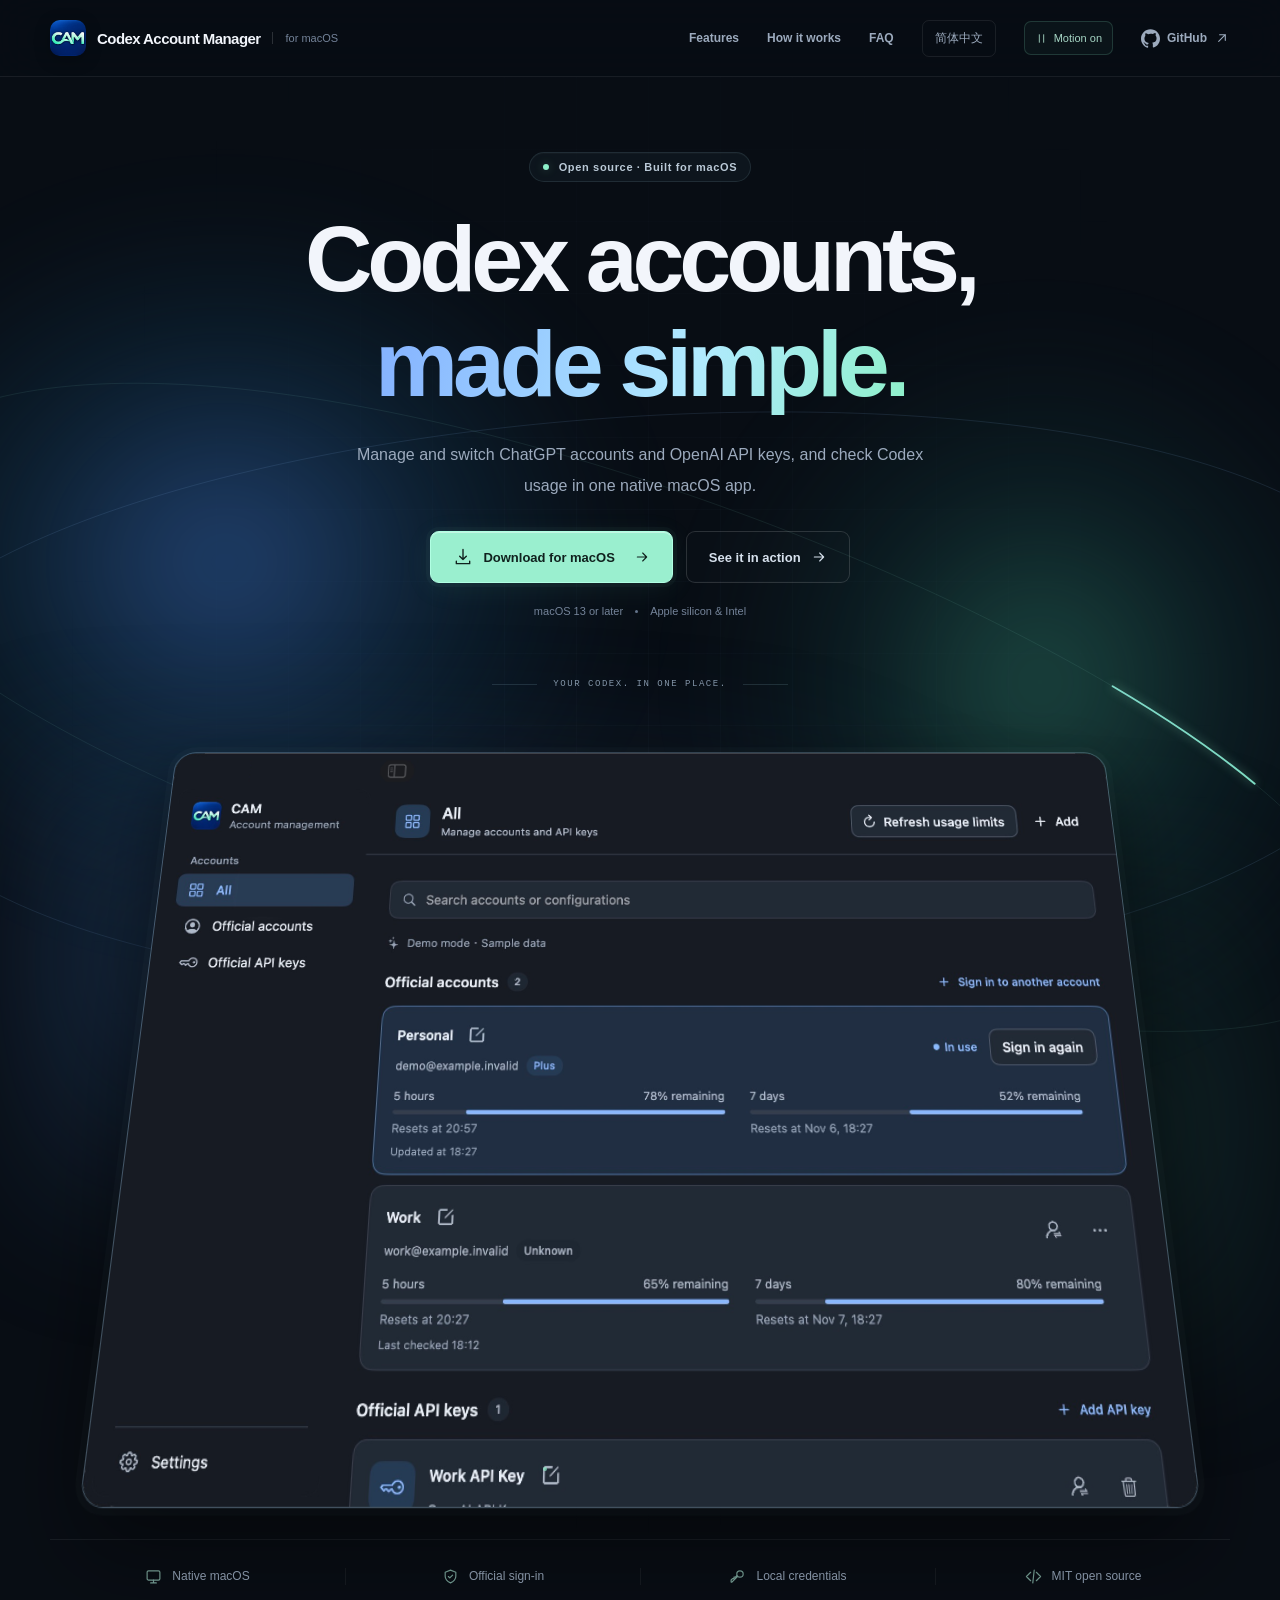
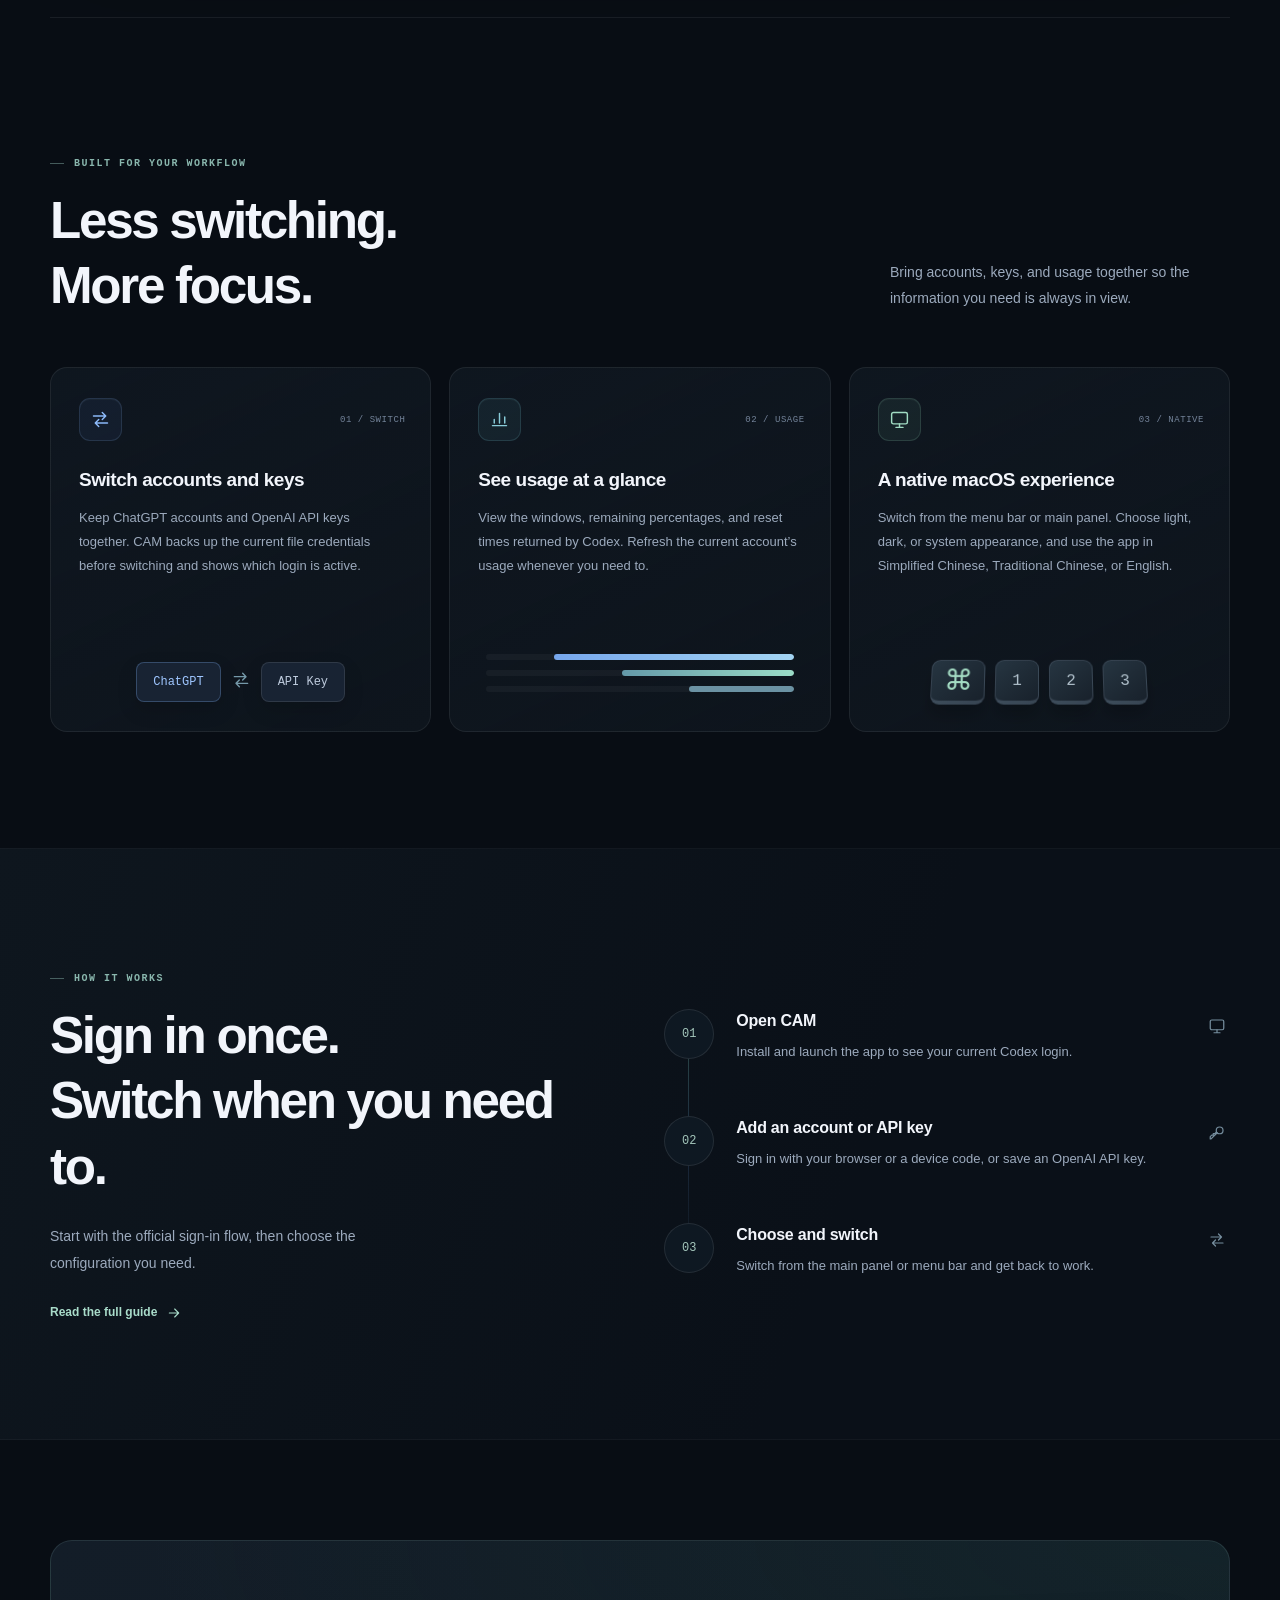
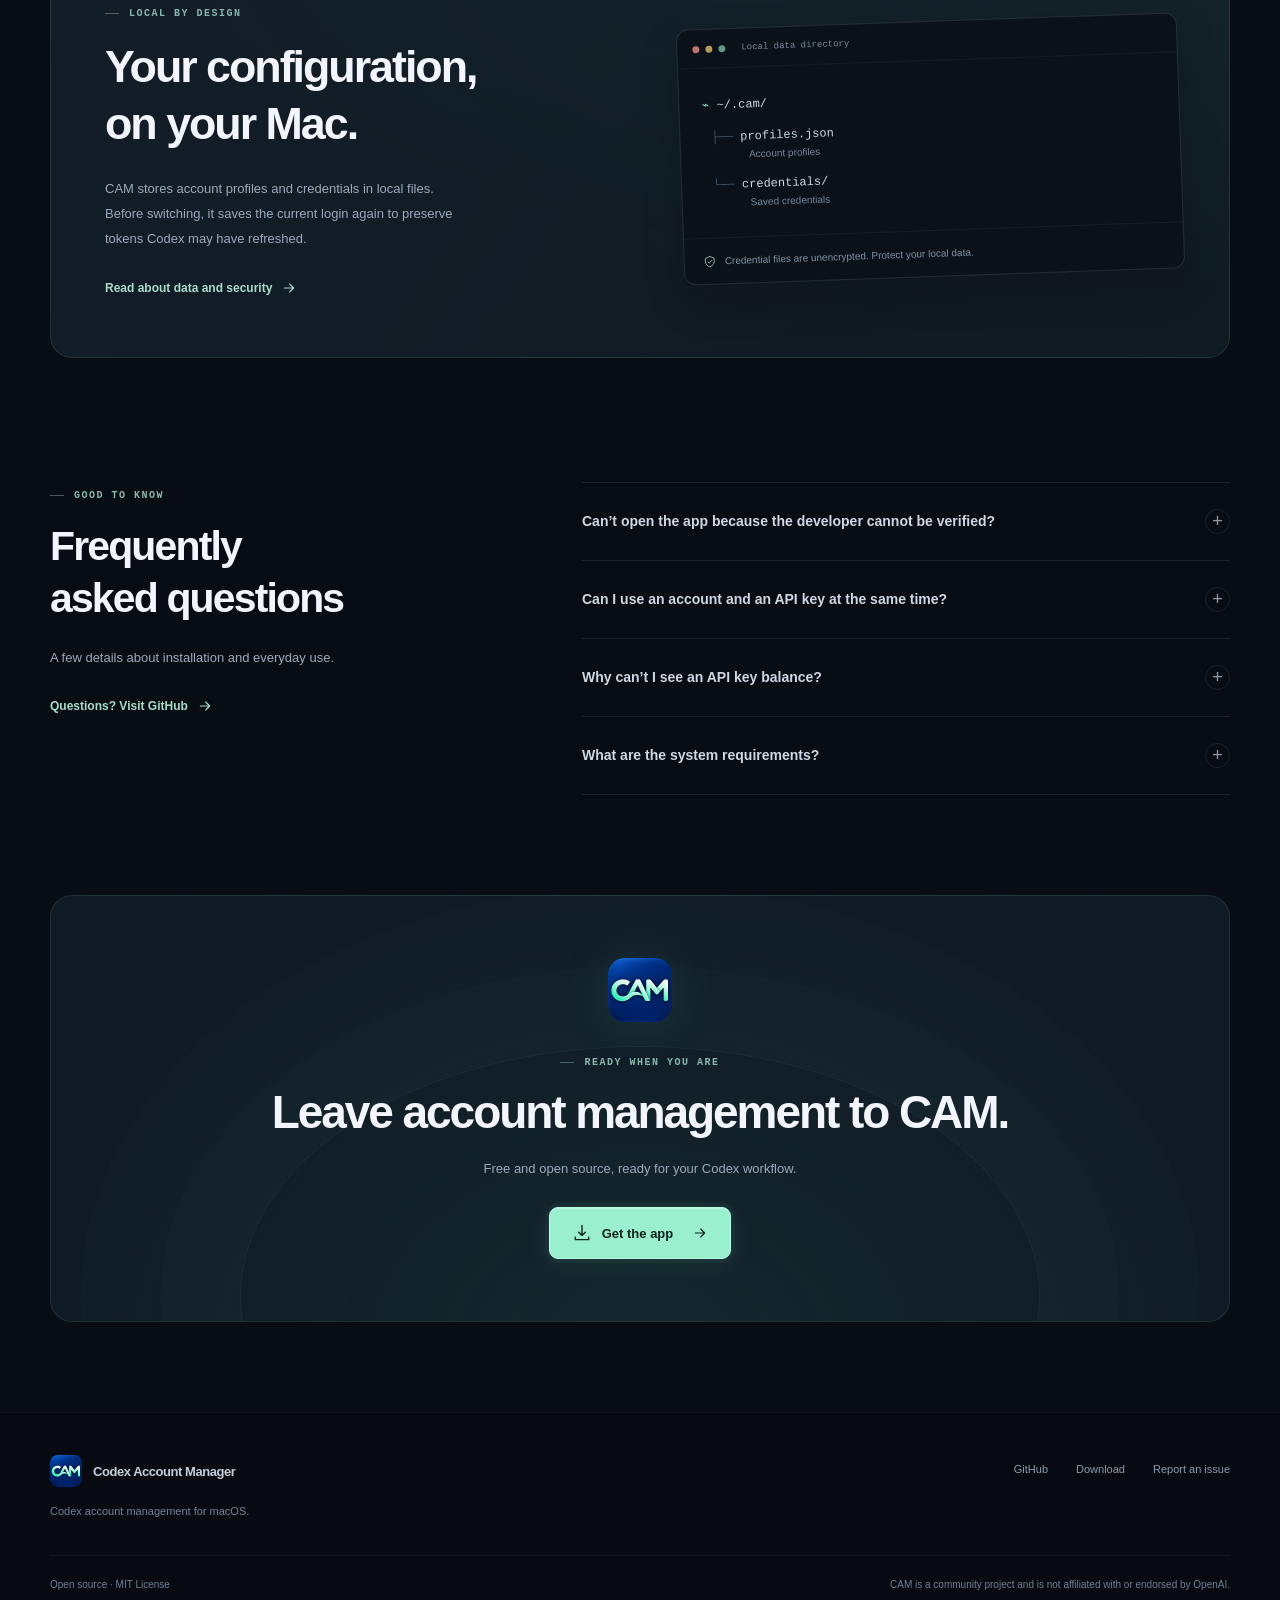
==== commit ed1269be: "feat(website): 增强首屏与滚动动效" ====
--- a/docs/en/index.html
+++ b/docs/en/index.html
@@ -15,8 +15,8 @@
   <link rel="alternate" hreflang="en" href="https://starrain.github.io/Codex-Account-Manager/en/">
   <link rel="alternate" hreflang="x-default" href="https://starrain.github.io/Codex-Account-Manager/">
   <link rel="icon" type="image/png" href="../assets/cam-icon.png">
-  <link rel="stylesheet" href="../styles.css?v=3">
-  <script src="../main.js?v=3" defer></script>
+  <link rel="stylesheet" href="../styles.css?v=4">
+  <script src="../main.js?v=4" defer></script>
   <title>Codex Account Manager — Codex accounts, made simple</title>
 </head>
 <body id="top">
@@ -31,6 +31,8 @@
     <symbol id="i-monitor" viewBox="0 0 24 24"><rect x="3" y="4" width="18" height="13" rx="2"/><path d="M8 21h8m-4-4v4"/></symbol>
     <symbol id="i-copy" viewBox="0 0 24 24"><rect x="8" y="8" width="12" height="12" rx="2"/><path d="M16 8V6a2 2 0 0 0-2-2H6a2 2 0 0 0-2 2v8a2 2 0 0 0 2 2h2"/></symbol>
     <symbol id="i-expand" viewBox="0 0 24 24"><path d="M8 3H3v5m13-5h5v5M3 16v5h5m13-5v5h-5M8 8 3 3m13 5 5-5M8 16l-5 5m13-5 5 5"/></symbol>
+    <symbol id="i-pause" viewBox="0 0 24 24"><path d="M8 5v14M16 5v14"/></symbol>
+    <symbol id="i-play" viewBox="0 0 24 24"><path d="m8 5 11 7-11 7V5Z"/></symbol>
     <symbol id="i-close" viewBox="0 0 24 24"><path d="m6 6 12 12M6 18 18 6"/></symbol>
     <symbol id="i-check" viewBox="0 0 24 24"><path d="m5 12 4 4L19 6"/></symbol>
     <symbol id="i-code" viewBox="0 0 24 24"><path d="m8 6-6 6 6 6m8-12 6 6-6 6m-3-15-2 18"/></symbol>
@@ -49,6 +51,7 @@
           <a href="#faq">FAQ</a>
         </nav>
         <a class="language-switch" href="../" hreflang="zh-Hans" lang="zh-Hans" aria-label="查看简体中文版">简体中文</a>
+        <button class="motion-toggle" type="button" hidden aria-pressed="true" aria-label="Pause animations" title="Pause animations"><svg class="icon small" aria-hidden="true"><use href="#i-pause"/></svg><span>Motion on</span></button>
         <a class="nav-github" href="https://github.com/StarRain/Codex-Account-Manager" aria-label="View the project on GitHub">
           <svg viewBox="0 0 24 24" aria-hidden="true"><path fill="currentColor" d="M12 .297C5.37 .297 0 5.67 0 12.297c0 5.303 3.438 9.8 8.205 11.387.6.113.82-.258.82-.577 0-.285-.01-1.04-.015-2.04-3.338.726-4.042-1.61-4.042-1.61-.546-1.388-1.333-1.757-1.333-1.757-1.09-.745.083-.729.083-.729 1.205.084 1.838 1.237 1.838 1.237 1.07 1.834 2.807 1.304 3.492.997.108-.775.418-1.305.762-1.605-2.665-.3-5.467-1.332-5.467-5.93 0-1.31.467-2.38 1.236-3.22-.124-.303-.536-1.523.117-3.176 0 0 1.008-.322 3.3 1.23A11.48 11.48 0 0 1 12 5.88c1.02.005 2.045.138 3.003.405 2.29-1.552 3.297-1.23 3.297-1.23.654 1.653.242 2.873.12 3.176.77.84 1.235 1.91 1.235 3.22 0 4.61-2.807 5.625-5.48 5.92.43.372.823 1.102.823 2.222 0 1.606-.015 2.898-.015 3.293 0 .32.218.694.825.576C20.565 22.09 24 17.59 24 12.297 24 5.67 18.627.297 12 .297Z"/></svg>
           <span>GitHub</span>
@@ -62,12 +65,24 @@
   <div class="hero-shell">
     <div class="hero-ambient" aria-hidden="true">
       <div class="aurora aurora-blue"></div><div class="aurora aurora-mint"></div>
-      <div class="hero-grid"></div><div class="horizon horizon-one"></div><div class="horizon horizon-two"></div>
+      <div class="hero-grid"></div>
+      <svg class="orbit-field" viewBox="-120 0 1680 1100" fill="none" aria-hidden="true">
+        <defs>
+          <linearGradient id="orbit-blue" x1="0" y1="200" x2="1440" y2="850" gradientUnits="userSpaceOnUse"><stop stop-color="#6ca4ff"/><stop offset=".5" stop-color="#b5e6ff"/><stop offset="1" stop-color="#71d3c1"/></linearGradient>
+          <linearGradient id="orbit-mint" x1="1400" y1="300" x2="50" y2="900" gradientUnits="userSpaceOnUse"><stop stop-color="#80e3bd"/><stop offset="1" stop-color="#79a7f4"/></linearGradient>
+          <path id="orbit-path-blue" pathLength="100" d="M-100 600C-100 250 1540 120 1540 540S-100 1020-100 600Z"/>
+          <path id="orbit-path-mint" pathLength="100" d="M-80 330C180 40 1530 580 1480 850S-340 620-80 330Z"/>
+        </defs>
+        <use class="orbit-track" href="#orbit-path-blue"/>
+        <use class="orbit-track orbit-track-mint" href="#orbit-path-mint"/>
+        <use class="orbit-beam" href="#orbit-path-blue" stroke="url(#orbit-blue)"/>
+        <use class="orbit-beam orbit-beam-mint" href="#orbit-path-mint" stroke="url(#orbit-mint)"/>
+      </svg>
     </div>
       <section class="hero container" aria-labelledby="hero-title">
         <div class="hero-copy">
           <div class="eyebrow hero-eyebrow"><span class="status-dot"></span> Open source · Built for macOS</div>
-          <h1 id="hero-title">Codex accounts,<br><span>made simple.</span></h1>
+          <h1 id="hero-title"><span class="title-line"><span class="title-word">Codex accounts,</span></span><span class="title-line"><span class="title-word title-accent">made simple.</span></span></h1>
           <p class="hero-description">Manage and switch ChatGPT accounts and OpenAI API keys, and check Codex usage in one native macOS app.</p>
           <div class="hero-actions">
             <a class="button button-primary" href="https://github.com/StarRain/Codex-Account-Manager/releases/latest">
@@ -83,10 +98,12 @@
         <figure class="product-figure" id="preview">
           <div class="product-halo" aria-hidden="true"></div>
           <div class="preview-label"><span></span> YOUR CODEX. IN ONE PLACE. <span></span></div>
+          <div class="product-stage">
           <a class="screenshot-trigger" href="../assets/cam-screenshot-en.png" data-preview-open aria-haspopup="dialog" aria-label="Expand screenshot">
             <img class="product-screenshot" src="../assets/cam-screenshot-en.png" width="1960" height="1400" fetchpriority="high" decoding="async" alt="CAM main panel showing sample accounts and their usage limits">
             <span class="preview-hint"><svg class="icon small" aria-hidden="true"><use href="#i-expand"/></svg>Expand screenshot</span>
           </a>
+          </div>
           <figcaption><span class="status-dot"></span>Actual app. Sample accounts and usage.</figcaption>
         </figure>
       </section>
@@ -97,9 +114,9 @@
     <div class="container">
       <div class="section-intro feature-intro" data-reveal><div><span class="section-kicker">BUILT FOR YOUR WORKFLOW</span><h2 id="features-title">Less switching.<br>More focus.</h2></div><p>Bring accounts, keys, and usage together so the information you need is always in view.</p></div>
       <div class="feature-grid">
-        <article class="feature-item" data-reveal data-spotlight><div class="feature-icon blue"><svg class="icon" aria-hidden="true"><use href="#i-switch"/></svg></div><span class="feature-number">01 / SWITCH</span><h3>Switch accounts and keys</h3><p>Keep ChatGPT accounts and OpenAI API keys together. CAM backs up the current file credentials before switching and shows which login is active.</p><div class="feature-art switch-art" aria-hidden="true"><span class="switch-token">ChatGPT</span><span class="switch-connection"><svg class="icon" aria-hidden="true"><use href="#i-switch"/></svg></span><span class="switch-token">API Key</span></div></article>
-        <article class="feature-item" data-reveal data-spotlight><div class="feature-icon cyan"><svg class="icon" aria-hidden="true"><use href="#i-chart"/></svg></div><span class="feature-number">02 / USAGE</span><h3>See usage at a glance</h3><p>View the windows, remaining percentages, and reset times returned by Codex. Refresh the current account’s usage whenever you need to.</p><div class="feature-art usage-art" aria-hidden="true"><span><i></i></span><span><i></i></span><span><i></i></span></div></article>
-        <article class="feature-item" data-reveal data-spotlight><div class="feature-icon mint"><svg class="icon" aria-hidden="true"><use href="#i-monitor"/></svg></div><span class="feature-number">03 / NATIVE</span><h3>A native macOS experience</h3><p>Switch from the menu bar or main panel. Choose light, dark, or system appearance, and use the app in Simplified Chinese, Traditional Chinese, or English.</p><div class="feature-art keyboard-art" aria-hidden="true"><span class="keycap command-key">⌘</span><span class="keycap">1</span><span class="keycap">2</span><span class="keycap">3</span></div></article>
+        <article class="feature-item" data-reveal data-spotlight data-motion-scene><div class="feature-icon blue"><svg class="icon" aria-hidden="true"><use href="#i-switch"/></svg></div><span class="feature-number">01 / SWITCH</span><h3>Switch accounts and keys</h3><p>Keep ChatGPT accounts and OpenAI API keys together. CAM backs up the current file credentials before switching and shows which login is active.</p><div class="feature-art switch-art" aria-hidden="true"><span class="switch-token">ChatGPT</span><span class="switch-connection"><i class="switch-signal"></i><svg class="icon" aria-hidden="true"><use href="#i-switch"/></svg></span><span class="switch-token">API Key</span></div></article>
+        <article class="feature-item" data-reveal data-spotlight data-motion-scene><div class="feature-icon cyan"><svg class="icon" aria-hidden="true"><use href="#i-chart"/></svg></div><span class="feature-number">02 / USAGE</span><h3>See usage at a glance</h3><p>View the windows, remaining percentages, and reset times returned by Codex. Refresh the current account’s usage whenever you need to.</p><div class="feature-art usage-art" aria-hidden="true"><span><i></i></span><span><i></i></span><span><i></i></span></div></article>
+        <article class="feature-item" data-reveal data-spotlight data-motion-scene><div class="feature-icon mint"><svg class="icon" aria-hidden="true"><use href="#i-monitor"/></svg></div><span class="feature-number">03 / NATIVE</span><h3>A native macOS experience</h3><p>Switch from the menu bar or main panel. Choose light, dark, or system appearance, and use the app in Simplified Chinese, Traditional Chinese, or English.</p><div class="feature-art keyboard-art" aria-hidden="true"><span class="keycap command-key">⌘</span><span class="keycap">1</span><span class="keycap">2</span><span class="keycap">3</span></div></article>
       </div>
     </div>
   </section>
@@ -107,7 +124,7 @@
   <section class="workflow section" id="how-it-works" aria-labelledby="workflow-title">
     <div class="container workflow-layout">
       <div class="workflow-copy" data-reveal><span class="section-kicker">HOW IT WORKS</span><h2 id="workflow-title">Sign in once.<br>Switch when you need to.</h2><p>Start with the official sign-in flow, then choose the configuration you need.</p><a class="text-link" href="https://github.com/StarRain/Codex-Account-Manager/blob/master/README_EN.md#usage">Read the full guide <svg class="icon small" aria-hidden="true"><use href="#i-arrow"/></svg></a></div>
-      <div class="steps">
+      <div class="steps" data-motion-scene>
         <article class="step" data-reveal><span class="step-number">01</span><div><h3>Open CAM</h3><p>Install and launch the app to see your current Codex login.</p></div><svg class="icon step-icon" aria-hidden="true"><use href="#i-monitor"/></svg></article>
         <article class="step" data-reveal><span class="step-number">02</span><div><h3>Add an account or API key</h3><p>Sign in with your browser or a device code, or save an OpenAI API key.</p></div><svg class="icon step-icon" aria-hidden="true"><use href="#i-key"/></svg></article>
         <article class="step" data-reveal><span class="step-number">03</span><div><h3>Choose and switch</h3><p>Switch from the main panel or menu bar and get back to work.</p></div><svg class="icon step-icon" aria-hidden="true"><use href="#i-switch"/></svg></article>
@@ -134,7 +151,7 @@
     </div>
   </section>
 
-  <section class="final-section" aria-labelledby="download-title"><div class="container final-card" data-reveal><img class="final-icon" src="../assets/cam-icon.png" width="64" height="64" loading="lazy" alt=""><div><span class="section-kicker light-kicker">READY WHEN YOU ARE</span><h2 id="download-title">Leave account management to CAM.</h2><p>Free and open source, ready for your Codex workflow.</p></div><a class="button button-primary" href="https://github.com/StarRain/Codex-Account-Manager/releases/latest"><svg class="icon" aria-hidden="true"><use href="#i-download"/></svg>Get the app <svg class="icon button-arrow" aria-hidden="true"><use href="#i-arrow"/></svg></a></div></section>
+  <section class="final-section" aria-labelledby="download-title"><div class="container final-card" data-reveal data-motion-scene><img class="final-icon" src="../assets/cam-icon.png" width="64" height="64" loading="lazy" alt=""><div><span class="section-kicker light-kicker">READY WHEN YOU ARE</span><h2 id="download-title">Leave account management to CAM.</h2><p>Free and open source, ready for your Codex workflow.</p></div><a class="button button-primary" href="https://github.com/StarRain/Codex-Account-Manager/releases/latest"><svg class="icon" aria-hidden="true"><use href="#i-download"/></svg>Get the app <svg class="icon button-arrow" aria-hidden="true"><use href="#i-arrow"/></svg></a></div></section>
 
   </main>
   <footer class="site-footer"><div class="container footer-main"><div><a class="footer-brand" href="#top"><img src="../assets/cam-icon.png" width="32" height="32" alt=""><span>Codex Account Manager</span></a><p>Codex account management for macOS.</p></div><div class="footer-links"><a href="https://github.com/StarRain/Codex-Account-Manager">GitHub</a><a href="https://github.com/StarRain/Codex-Account-Manager/releases/latest">Download</a><a href="https://github.com/StarRain/Codex-Account-Manager/issues">Report an issue</a></div></div><div class="container footer-bottom"><span>Open source · MIT License</span><span>CAM is a community project and is not affiliated with or endorsed by OpenAI.</span></div></footer>
--- a/docs/styles.css
+++ b/docs/styles.css
@@ -56,20 +56,24 @@
 /* A CSS-only light field keeps the hero lightweight. */
 .hero-shell { position: relative; isolation: isolate; overflow: hidden; }
 .hero-ambient { position: absolute; inset: 0; z-index: -1; overflow: hidden; pointer-events: none; }
-.aurora { position: absolute; width: 850px; height: 750px; border-radius: 50%; filter: blur(55px); opacity: .5; animation: aurora-drift 18s ease-in-out infinite alternate; }
-.aurora-blue { top: 110px; left: calc(50% - 840px); background: radial-gradient(ellipse, #23548c80 0, #122d553d 35%, transparent 68%); }
-.aurora-mint { top: 230px; left: calc(50% + 50px); width: 700px; background: radial-gradient(ellipse, #256e5e66 0, #143d3f33 36%, transparent 68%); animation-delay: -9s; }
+.aurora { position: absolute; width: 850px; height: 750px; border-radius: 50%; filter: blur(48px); opacity: .88; }
+.aurora-blue { top: 110px; left: calc(50% - 840px); background: radial-gradient(ellipse, #376cbba3 0, #164d724d 38%, transparent 68%); }
+.aurora-mint { top: 230px; left: calc(50% + 50px); width: 700px; background: radial-gradient(ellipse, #338b758c 0, #164d5040 38%, transparent 68%); }
 .hero-grid { position: absolute; inset: 0; background-image: linear-gradient(#9cbbe207 1px, transparent 1px), linear-gradient(90deg, #9cbbe207 1px, transparent 1px); background-size: 72px 72px; -webkit-mask-image: radial-gradient(ellipse at 50% 40%, #000, transparent 68%); mask-image: radial-gradient(ellipse at 50% 40%, #000, transparent 68%); }
-.horizon { position: absolute; width: 1450px; height: 640px; top: 340px; left: 50%; border: 1px solid #8cbef915; border-radius: 50%; transform: translateX(-50%) rotate(-12deg); box-shadow: 0 -1px 0 #b3f8e207; }
-.horizon-two { width: 1800px; height: 800px; top: 270px; transform: translateX(-50%) rotate(12deg); border-color: #8cbef90a; }
-.hero-shell.motion-paused .aurora { animation-play-state: paused; }
+.orbit-field { position: absolute; top: 45px; left: 50%; width: max(1400px, 125%); height: 1100px; transform: translateX(-50%); overflow: visible; }
+.orbit-track { stroke: #86b4e523; stroke-width: 1; }
+.orbit-track-mint { stroke: #89d9c51a; }
+.orbit-beam { stroke-width: 2; stroke-linecap: round; stroke-dasharray: 8 92; stroke-dashoffset: 20; filter: drop-shadow(0 0 5px #85caffaa); }
+.orbit-beam-mint { stroke-dasharray: 5 95; stroke-dashoffset: 62; filter: drop-shadow(0 0 5px #8de5be99); }
 .hero { padding-top: 75px; padding-bottom: 48px; text-align: center; }
 .hero-copy { position: relative; z-index: 1; }
 .eyebrow { display: inline-flex; align-items: center; gap: 10px; font-size: 11px; font-weight: 550; letter-spacing: .06em; }
 .hero-eyebrow { padding: 8px 13px; color: #bac9d7; border: 1px solid #a3d7e21f; border-radius: 100px; background: #17252c66; box-shadow: inset 0 1px 0 #ffffff06; }
 .status-dot { display: inline-block; flex: none; width: 6px; height: 6px; border-radius: 50%; background: var(--mint); box-shadow: 0 0 10px #8df0c944; }
 h1 { margin-top: 25px; font-size: clamp(62px, 7.3vw, 100px); line-height: 1.12; font-weight: 730; letter-spacing: -.055em; text-wrap: balance; }
-h1 span { display: inline-block; padding-bottom: .08em; color: #93d9e8; background: linear-gradient(105deg, #8fb8ff 6%, #a6d9ee 46%, #92efc7 95%); -webkit-background-clip: text; background-clip: text; -webkit-text-fill-color: transparent; }
+.title-line { display: block; overflow: hidden; padding-bottom: .08em; margin-bottom: -.08em; }
+.title-word { display: inline-block; }
+.title-accent { color: #93d9e8; background: linear-gradient(105deg, #83b0ff 0%, #b1eaff 28%, #85f2bb 52%, #8db8ff 78%, #a5e9d3 100%); background-size: 220% 100%; -webkit-background-clip: text; background-clip: text; -webkit-text-fill-color: transparent; }
 .hero-description { max-width: 580px; margin: 24px auto 0; color: var(--muted); font-size: 16px; line-height: 1.9; text-wrap: pretty; }
 .hero-actions { display: flex; flex-wrap: wrap; justify-content: center; gap: 13px; margin-top: 30px; }
 .button { position: relative; min-height: 52px; display: inline-flex; align-items: center; justify-content: center; gap: 10px; padding: 0 22px; border: 1px solid transparent; border-radius: 9px; font-size: 13px; font-weight: 650; white-space: nowrap; transition: transform .2s, background .2s, border-color .2s, box-shadow .2s; }
@@ -87,8 +91,9 @@
 .preview-label { display: flex; justify-content: center; align-items: center; gap: 16px; margin-bottom: 22px; color: #8294a7; font: 9px var(--mono); letter-spacing: .17em; }
 .preview-label > span { width: 45px; height: 1px; background: #a5d3e426; }
 .product-halo { position: absolute; inset: 6% -12% 10%; z-index: -1; background: radial-gradient(ellipse at 25% 35%, #366cad4d, transparent 55%), radial-gradient(ellipse at 80% 60%, #2c8c752b, transparent 60%); filter: blur(55px); pointer-events: none; }
-.screenshot-trigger { display: block; position: relative; border-radius: 21px; transform: perspective(1600px) rotateX(var(--tilt-x, 2deg)) rotateY(var(--tilt-y, 0deg)); transition: transform .35s ease-out, box-shadow .35s; box-shadow: 0 0 0 1px #a6c9e85c, 0 0 0 7px #b6deff05, 0 28px 85px #0008; cursor: zoom-in; }
+.screenshot-trigger { display: block; position: relative; border-radius: 21px; transform: perspective(1600px) rotateX(var(--tilt-x, 0deg)) rotateY(var(--tilt-y, 0deg)); transition: transform .35s ease-out, box-shadow .35s; box-shadow: 0 0 0 1px #a6c9e85c, 0 0 0 7px #b6deff05, 0 28px 85px #0008; cursor: zoom-in; }
 .screenshot-trigger:hover { box-shadow: 0 0 0 1px #a6c9e887, 0 0 0 7px #b6deff08, 0 30px 95px #0009; }
+.product-stage { position: relative; transform: perspective(1400px) translateY(var(--stage-lift, 0px)) rotateX(var(--stage-angle, 0deg)) scale(var(--stage-scale, 1)); transform-origin: 50% 0%; }
 .product-screenshot { width: 100%; height: auto; border-radius: inherit; }
 .preview-hint { position: absolute; right: 18px; bottom: 17px; display: inline-flex; align-items: center; gap: 8px; padding: 9px 13px; border: 1px solid #ffffff30; border-radius: 8px; color: #edf7ff; background: #132330ee; font-size: 11px; opacity: 0; transform: translateY(5px); transition: opacity .2s, transform .2s; pointer-events: none; }
 .screenshot-trigger:hover .preview-hint, .screenshot-trigger:focus-visible .preview-hint { opacity: 1; transform: translateY(0); }
@@ -123,7 +128,8 @@
 .switch-art { gap: 10px; }
 .switch-token { padding: 12px 16px; border: 1px solid #ffffff19; border-radius: 8px; background: #182333; color: #becbdd; font: 12px var(--mono); box-shadow: 0 8px 20px #0002; transition: border-color .3s, color .3s, transform .3s; }
 .switch-token:first-child { border-color: #85b6ff44; color: #9fc6ff; }
-.switch-connection { color: #7599a9; }
+.switch-connection { position: relative; color: #7599a9; }
+.switch-signal { position: absolute; left: 50%; top: 50%; width: 5px; height: 5px; border-radius: 50%; background: #b8ffdd; box-shadow: 0 0 12px #8df0c9; opacity: 0; pointer-events: none; }
 .feature-item:hover .switch-token:last-child { border-color: #94edc96b; color: #a7edce; transform: translateY(-3px); }
 .usage-art { display: grid; grid-template-columns: 1fr; justify-content: stretch; width: 100%; align-content: center; gap: 10px; padding: 25px 8px 18px; }
 .usage-art > span { position: relative; display: block; height: 6px; background: #ffffff0a; border-radius: 100px; overflow: hidden; }
@@ -221,16 +227,77 @@
 .preview-dialog-caption { padding: 14px 18px; color: var(--muted); font-size: 11px; }
 
 [data-reveal] { --reveal-delay: 0ms; }
-.reveal-pending { opacity: 0; transform: translateY(22px); }
-.reveal-visible { animation: reveal-in .65s both cubic-bezier(.2, .65, .2, 1); animation-delay: var(--reveal-delay); }
-.feature-item:nth-child(2) { --reveal-delay: 70ms; }
-.feature-item:nth-child(3) { --reveal-delay: 140ms; }
-@keyframes reveal-in { from { opacity: 0; transform: translateY(22px); } to { opacity: 1; transform: translateY(0); } }
-@keyframes aurora-drift { from { transform: translate3d(-30px, -15px, 0) scale(1); } to { transform: translate3d(30px, 35px, 0) scale(1.09); } }
+.reveal-pending { opacity: 0; transform: translateY(44px); }
+.reveal-visible { animation: reveal-in .85s both cubic-bezier(.16, 1, .3, 1); animation-delay: var(--reveal-delay); }
+.feature-item:nth-child(2) { --reveal-delay: 120ms; }
+.feature-item:nth-child(3) { --reveal-delay: 240ms; }
+@keyframes reveal-in { from { opacity: 0; transform: translateY(44px); } to { opacity: 1; transform: translateY(0); } }
+@keyframes aurora-drift { from { transform: translate3d(-100px, -45px, 0) scale(.9); } to { transform: translate3d(120px, 65px, 0) scale(1.16); } }
 @keyframes answer-in { from { opacity: 0; transform: translateY(-4px); } to { opacity: 1; transform: translateY(0); } }
 
+/* Visible motion: entrance, scroll-driven product, then small feature demonstrations. */
+.motion-toggle { display: inline-flex; flex: none; align-items: center; justify-content: center; gap: 6px; min-height: 34px; padding: 7px 10px; border: 1px solid #8df0c92b; border-radius: 7px; background: #8df0c909; color: #a6d5c4; font-size: 11px; cursor: pointer; }
+.motion-toggle[hidden] { display: none; }
+.motion-toggle:hover { border-color: #8df0c97a; color: #dcfff2; }
+.motion-toggle[aria-pressed="false"] { color: var(--muted); border-color: #ffffff23; background: #ffffff04; }
+.motion-toggle .icon { width: 13px; height: 13px; }
+[data-motion-scene] { --scene-play-state: paused; }
+[data-motion-scene].is-in-view { --scene-play-state: running; }
+.page-inactive [data-motion-scene] { --scene-play-state: paused; }
+html[data-motion="on"] .aurora { animation: aurora-drift 9s ease-in-out infinite alternate; }
+html[data-motion="on"] .aurora-mint { animation-delay: -4.5s; animation-duration: 11s; }
+html[data-motion="on"] .orbit-beam { animation: orbit-travel 7s linear infinite; }
+html[data-motion="on"] .orbit-beam-mint { animation-duration: 10s; animation-delay: -3s; animation-direction: reverse; }
+html[data-motion="on"] .hero-eyebrow { animation: hero-arrive .7s cubic-bezier(.16, 1, .3, 1) both; }
+html[data-motion="on"] .title-word { animation: title-arrive 1s cubic-bezier(.16, 1, .3, 1) .12s both; }
+html[data-motion="on"] .title-word.title-accent { animation: title-arrive 1.05s cubic-bezier(.16, 1, .3, 1) .28s both, accent-flow 6s ease-in-out 1.3s infinite alternate; }
+html[data-motion="on"] .hero-description { animation: hero-arrive .85s cubic-bezier(.16, 1, .3, 1) .42s both; }
+html[data-motion="on"] .hero-actions { animation: hero-arrive .85s cubic-bezier(.16, 1, .3, 1) .56s both; }
+html[data-motion="on"] .hero-meta { animation: hero-arrive .85s cubic-bezier(.16, 1, .3, 1) .7s both; }
+html[data-motion="on"] .preview-label { animation: hero-arrive .85s cubic-bezier(.16, 1, .3, 1) .8s both; }
+.button-primary { overflow: hidden; }
+.button-primary::after { content: ""; position: absolute; top: -20%; bottom: -20%; left: -45%; width: 35%; background: linear-gradient(90deg, transparent, #ffffff66, transparent); transform: skewX(-18deg); opacity: 0; pointer-events: none; }
+html[data-motion="on"] .button-primary::after { animation: button-sheen 5.5s ease-in-out 1.4s infinite; animation-play-state: var(--scene-play-state, running); }
+html[data-motion="on"] .switch-token { animation: account-cycle 6s ease-in-out infinite; animation-play-state: var(--scene-play-state); }
+html[data-motion="on"] .switch-token:last-child { animation-delay: -3s; }
+html[data-motion="on"] .switch-signal { animation: switch-transfer 3s ease-in-out infinite alternate; animation-play-state: var(--scene-play-state); }
+html[data-motion="on"] .usage-art i { animation: quota-cycle 5.5s cubic-bezier(.4, 0, .2, 1) infinite; animation-play-state: var(--scene-play-state); }
+html[data-motion="on"] .usage-art > span:nth-child(2) i { animation-delay: -.7s; }
+html[data-motion="on"] .usage-art > span:nth-child(3) i { animation-delay: -1.4s; }
+html[data-motion="on"] .keycap { animation: key-tap 4.8s ease-in-out infinite; animation-play-state: var(--scene-play-state); }
+html[data-motion="on"] .keycap:nth-child(3) { animation-delay: -3.2s; }
+html[data-motion="on"] .keycap:nth-child(4) { animation-delay: -1.6s; }
+html[data-motion="on"] .command-key { animation-name: command-hold; }
+.steps::after { content: ""; position: absolute; top: 40px; bottom: 45px; left: 24px; width: 1px; background: linear-gradient(transparent, #a1f1d1); transform: scaleY(0); transform-origin: top; pointer-events: none; }
+html[data-motion="on"] .steps::after { animation: workflow-line 6.6s ease-in-out infinite; animation-play-state: var(--scene-play-state); }
+html[data-motion="on"] .step-number { z-index: 1; animation: step-pulse 6.6s ease-in-out infinite; animation-play-state: var(--scene-play-state); }
+html[data-motion="on"] .step:nth-child(2) .step-number { animation-delay: -4.4s; }
+html[data-motion="on"] .step:nth-child(3) .step-number { animation-delay: -2.2s; }
+.hero-shell.motion-paused *, .hero-shell.motion-paused *::after, .page-inactive *, .page-inactive *::after { animation-play-state: paused !important; }
+
+@keyframes title-arrive { from { opacity: 0; transform: translateY(105%) rotateX(12deg); filter: blur(7px); } to { opacity: 1; transform: translateY(0) rotateX(0); filter: blur(0); } }
+@keyframes hero-arrive { from { opacity: 0; transform: translateY(25px); } to { opacity: 1; transform: translateY(0); } }
+@keyframes accent-flow { from { background-position: 0% 50%; } to { background-position: 100% 50%; } }
+@keyframes orbit-travel { from { stroke-dashoffset: 100; } to { stroke-dashoffset: 0; } }
+@keyframes button-sheen { 0%, 5% { opacity: 0; transform: translateX(0) skewX(-18deg); } 12% { opacity: .9; } 38%, 100% { opacity: 0; transform: translateX(460%) skewX(-18deg); } }
+@keyframes account-cycle { 0%, 8%, 40%, 100% { transform: translateY(-4px); color: #d0f3eb; border-color: #93e4c77a; box-shadow: 0 3px 24px #73dbb323; } 50%, 90% { transform: translateY(2px); color: #8294a9; border-color: #ffffff18; box-shadow: 0 6px 15px #0002; } }
+@keyframes switch-transfer { 0%, 15% { opacity: 0; transform: translate(-28px, -50%); } 28%, 72% { opacity: 1; } 85%, 100% { opacity: 0; transform: translate(24px, -50%); } }
+@keyframes quota-cycle { 0%, 100% { transform: scaleX(.28); } 25%, 36% { transform: scaleX(1); } 80% { transform: scaleX(.45); } }
+@keyframes key-tap { 0%, 4%, 26%, 100% { transform: rotateX(15deg) translateY(0); border-color: #7283964d; color: #b3c3ce; box-shadow: 0 12px 16px #0003; } 9%, 19% { transform: rotateX(15deg) translateY(6px); border-color: #a0ebc9a8; color: #c5ffe2; box-shadow: 0 2px 8px #8df0c92b; } }
+@keyframes command-hold { 0%, 82%, 100% { transform: rotateX(15deg) translateY(0); border-color: #7283964d; } 8%, 72% { transform: rotateX(15deg) translateY(5px); border-color: #a0ebc9a8; box-shadow: 0 2px 12px #8df0c92b; } }
+@keyframes workflow-line { 0%, 8% { transform: scaleY(0); opacity: 0; } 15% { opacity: 1; } 75% { transform: scaleY(1); opacity: 1; } 90%, 100% { transform: scaleY(1); opacity: 0; } }
+@keyframes step-pulse { 0%, 7%, 33%, 100% { color: #a4c6bb; border-color: #ffffff18; box-shadow: none; } 13%, 23% { color: #c9ffe8; border-color: #91e3c69c; box-shadow: 0 0 24px #7aeac01f; } }
+
+html[data-motion="off"] { scroll-behavior: auto; }
+html[data-motion="off"] *, html[data-motion="off"] *::before, html[data-motion="off"] *::after { animation: none !important; transition: none !important; }
+html[data-motion="off"] .reveal-pending { opacity: 1; transform: none; }
+html[data-motion="off"] .product-stage, html[data-motion="off"] .screenshot-trigger { transform: none; }
+html[data-motion="off"] .file-window { transform: none; }
+
 @media (max-width: 1120px) {
-  .navigation { gap: 23px; }
+  .navigation { gap: 18px; }
+  .motion-toggle span { display: none; }
+  .motion-toggle { width: 34px; padding: 7px; }
   .brand small { display: none; }
   .nav-links { gap: 23px; }
   .workflow-layout, .faq-layout { gap: 65px; }
@@ -299,6 +366,7 @@
   .preview-hint { right: 9px; bottom: 9px; padding: 7px 9px; font-size: 9px; }
   .product-figure figcaption { margin-top: 17px; font-size: 9px; }
   .aurora { width: 600px; height: 600px; filter: blur(35px); }
+  .orbit-field { width: 1050px; height: 900px; top: 20px; }
   .aurora-blue { top: 120px; left: calc(50% - 450px); }
   .aurora-mint { top: 100px; left: calc(50% - 160px); }
   .capability-strip { grid-template-columns: repeat(2, 1fr); row-gap: 21px; padding-block: 24px; }
@@ -359,10 +427,10 @@
   .code-block { align-items: start; flex-direction: column; }
 }
 @media (prefers-reduced-motion: reduce) {
-  html { scroll-behavior: auto; }
-  *, *::before, *::after { animation: none !important; transition: none !important; }
-  .reveal-pending { opacity: 1; transform: none; }
-  .screenshot-trigger { transform: none; }
-  .feature-item:hover, .button:hover { translate: none; transform: none; }
-  .file-window { transform: none; }
-}
+  html:not([data-motion="on"]) { scroll-behavior: auto; }
+  html:not([data-motion="on"]) *, html:not([data-motion="on"]) *::before, html:not([data-motion="on"]) *::after { animation: none !important; transition: none !important; }
+  html:not([data-motion="on"]) .reveal-pending { opacity: 1; transform: none; }
+  html:not([data-motion="on"]) .product-stage, html:not([data-motion="on"]) .screenshot-trigger { transform: none; }
+  html:not([data-motion="on"]) .feature-item:hover, html:not([data-motion="on"]) .button:hover { translate: none; transform: none; }
+  html:not([data-motion="on"]) .file-window { transform: none; }
+}
